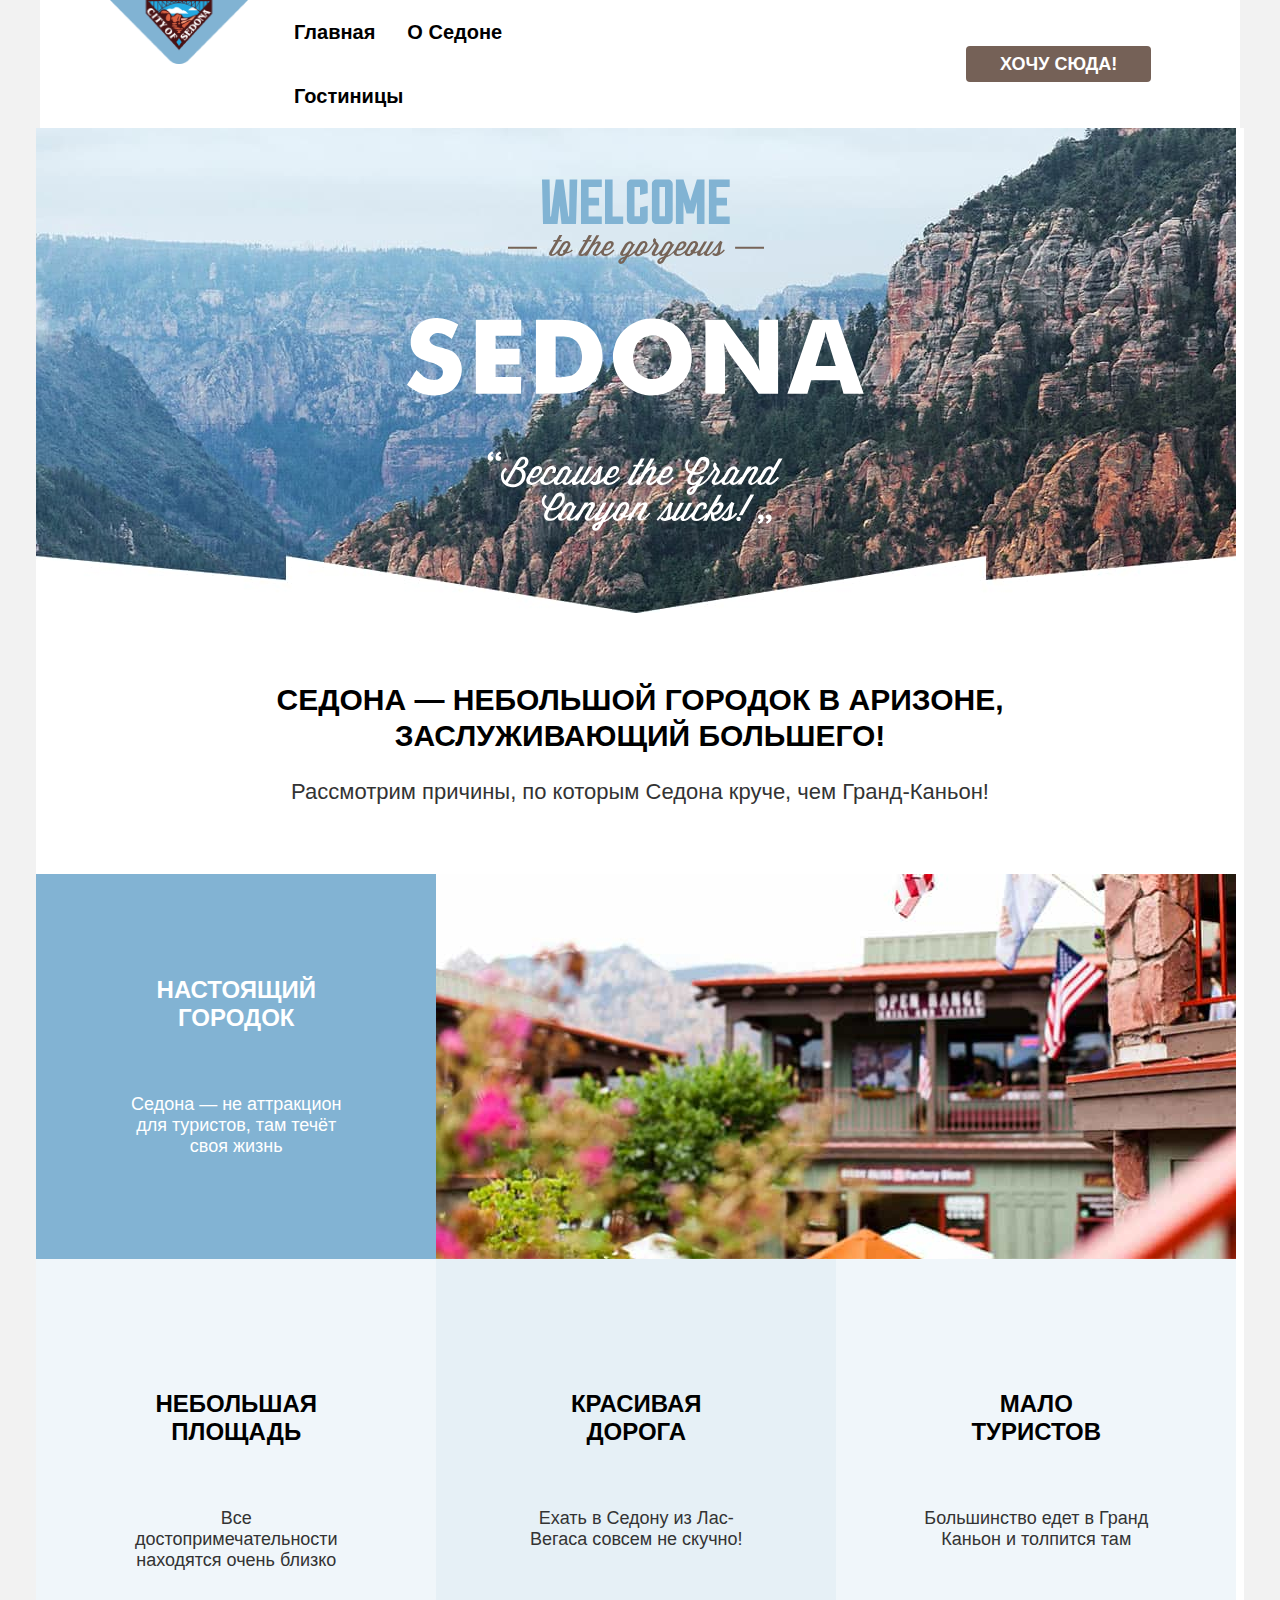
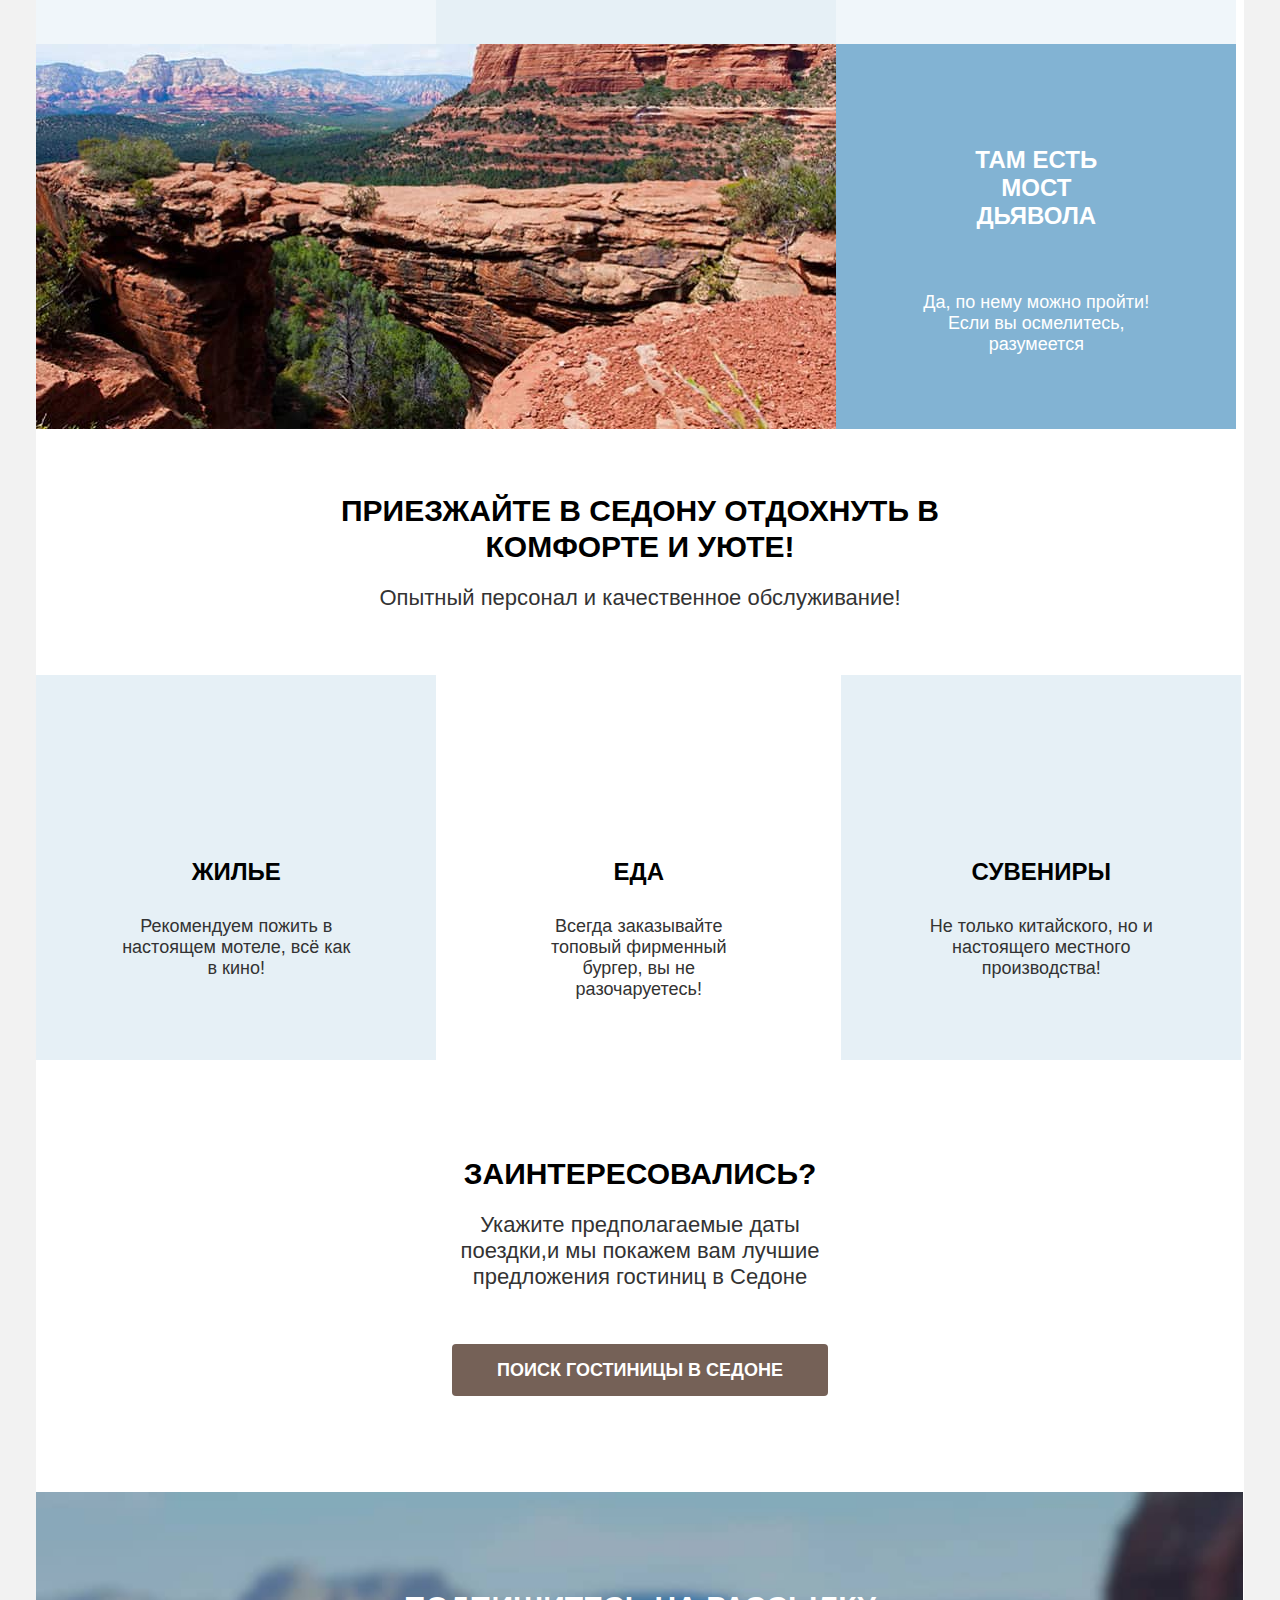
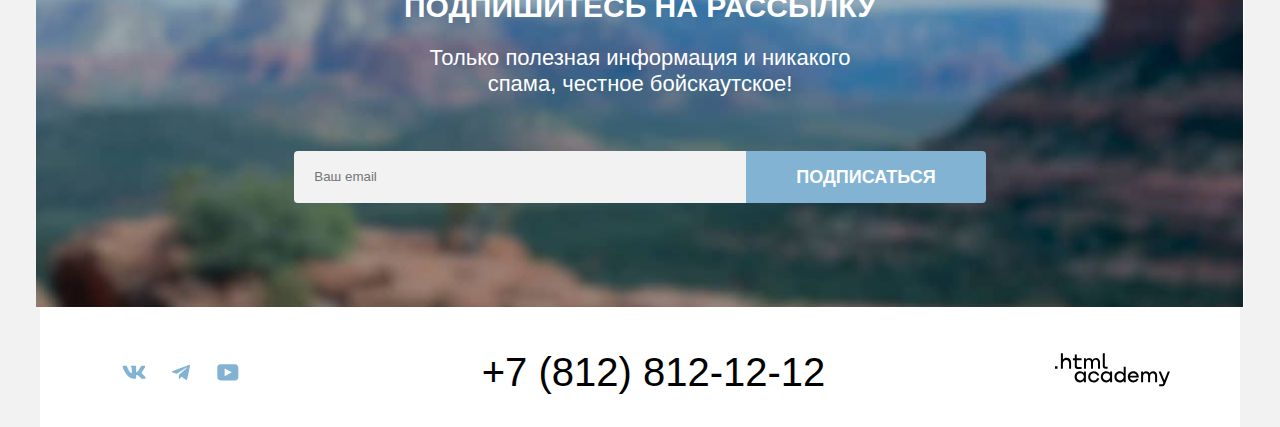
==== index.html @ 053bbf08 "add changes in catalog.html" ====
<!DOCTYPE html>
<html lang="ru">
  <head>
    <meta charset="utf-8" />
    <title>HTML Academy: Седона</title>
    <link rel="stylesheet" href="styles/style.css" />
  </head>
  <body>
    <header data-test="header" class="page-header">
      <div class="container">
        <a href="#" class="logo-header">
          <img
            src="images/logo-sedona.png"
            alt="Логотип"
            width="138"
            height="64"
          />
        </a>
        <nav class="navigation">
          <ul class="navigation-list">
            <li class="navigation-item">
              <a href="#" class="navigation-link">Главная</a>
            </li>
            <li class="navigation-item">
              <a href="#" class="navigation-link">О Седоне</a>
            </li>

            <li class="navigation-item">
              <a href="catalog.html" class="navigation-link">Гостиницы</a>
            </li>
          </ul>
          <ul class="navigation-list navigation-user">
            <li class="navigation-item">
              <a href="#" class="navigation-link"
                ><span class="visually-hidden">Поиск</span>
              </a>
            </li>
            <li class="navigation-item">
              <a href="#" class="navigation-link"
                ><span class="visually-hidden">Понравилось</span></a
              >
            </li>
            <li class="navigation-item">
              <a href="#" class="navigation-link button">Хочу сюда!</a>
            </li>
          </ul>
        </nav>
      </div>
    </header>

    <main data-test="main" class="main-container main-index">
      <section data-test="hero" class="welcome">
        <h1 class="visually-hidden">Путешествия в Седону</h1>

        <img
          src="images/welcome-title.svg"
          alt="Добро пожаловать"
          class="welcome-title"
          width="458"
          height="352"
        />
      </section>
      <section data-test="advantages" class="advantages">
        <header class="advantages-header header">
          <h2 class="advantages-title title">
            Седона — небольшой городок в Аризоне, заслуживающий большего!
          </h2>
          <p class="advantages-description description">
            Рассмотрим причины, по которым Седона круче, чем Гранд-Каньон!
          </p>
        </header>

        <ul class="advantages-list">
          <li class="advantages-item">
            <div class="advantages-item__content">
              <h3 class="advantages-item__title">Настоящий городок</h3>
              <p class="advantages-item__description">
                Седона — не аттракцион для туристов, там течёт своя жизнь
              </p>
            </div>
            <img
              src="images/photo-1.jpg"
              alt="Фото города Седона"
              width="800"
              height="385"
              class="sedona-pic-1"
            />
          </li>

          <li class="advantages-item__card">
            <div class="card-size">
              <h3 class="advantages-item__title dim-title">
                Небольшая площадь
              </h3>
              <p class="advantages-item__description dim-description">
                Все достопримечательности находятся очень близко
              </p>
            </div>
          </li>
          <li class="advantages-item__card second">
            <div class="card-size">
              <h3 class="advantages-item__title dim-title">Красивая дорога</h3>
              <p class="advantages-item__description dim-description">
                Ехать в Седону из Лас-Вегаса совсем не скучно!
              </p>
            </div>
          </li>
          <li class="advantages-item__card">
            <div class="card-size">
              <h3 class="advantages-item__title dim-title">Мало туристов</h3>
              <p class="advantages-item__description dim-description">
                Большинство едет в Гранд Каньон и толпится там
              </p>
            </div>
          </li>

          <li class="advantages-item">
            <img
              src="images/photo-2.jpg"
              alt="Фото каньона "
              width="800"
              height="385"
            />
            <div class="advantages-item__content">
              <h3 class="advantages-item__title">Там есть мост дьявола</h3>
              <p class="advantages-item__description">
                Да, по нему можно пройти! Если вы осмелитесь, разумеется
              </p>
            </div>
          </li>
        </ul>
      </section>
      <section class="feature">
        <header class="feature-header header">
          <h3 class="feature-title title">
            Приезжайте в Седону отдохнуть в комфорте и уюте!
          </h3>
          <p class="feature-description description">
            Опытный персонал и качественное обслуживание!
          </p>
        </header>

        <ul class="feature-list">
          <li class="feature-item">
            <div class="feature-item__content first card-size">
              <h3 class="feature-item__title">Жилье</h3>
              <p class="feature-item__description">
                Рекомендуем пожить в настоящем мотеле, всё как в кино!
              </p>
            </div>
          </li>
          <li class="feature-item">
            <div class="feature-item__content card-size">
              <h3 class="feature-item__title">Еда</h3>
              <p class="feature-item__description">
                Всегда заказывайте топовый фирменный бургер, вы не
                разочаруетесь!
              </p>
            </div>
          </li>
          <li class="feature-item">
            <div class="feature-item__content third card-size">
              <h3 class="feature-item__title">Сувениры</h3>
              <p class="feature-item__description">
                Не только китайского, но и настоящего местного производства!
              </p>
            </div>
          </li>
        </ul>
      </section>
      <section data-test="search" class="hotels header">
        <div class="hotels-container">
          <h3 class="hotels-title title">Заинтересовались?</h3>
          <p class="hotels-description description">
            Укажите предполагаемые даты поездки,и мы покажем вам лучшие
            предложения гостиниц в Седоне
          </p>
          <button class="button hotels-button">ПОИСК ГОСТИНИЦЫ В CЕДОНЕ</button>
        </div>
      </section>
      <section data-test="subscribe" class="subscribe header">
        <div class="subscribe-container">
          <h3 class="hotels-title title">Подпишитесь на рассылку</h3>
          <p class="hotels-description description">
            Только полезная информация и никакого спама, честное бойскаутское!
          </p>

          <form
            class="subscribe-form"
            action="https://echo.htmlacademy.ru/"
            method="post"
          >
            <!-- <label for="subscribe-email visually-hidden">Email</label> -->
            <input
              class="field"
              placeholder="Ваш email"
              type="email"
              name="newsletter-email"
              id="subscribe-email"
              required
            />

            <button class="button subscribe-button" type="submit">
              Подписаться
            </button>
          </form>
        </div>
      </section>
    </main>

    <footer class="page-footer">
      <div class="container footer-container">
        <section class="footer-social">
          <h2 class="visually-hidden">Социальные сети</h2>
          <ul class="social-link">
            <a href="https://vk.com/htmlacademy" class="vk">
              <img
                src="images/vkontakte.svg"
                alt="Вконтакте"
                width="24"
                height="14"
              />
            </a>

            <a href="https://t.me/htmlacademy " class="tg">
              <img src="images/tg.svg" alt="Телеграм" width="18" height="16" />
            </a>
            <a href="https://www.youtube.com/user/htmlacademyru" class="yt">
              <img src="images/youtube.svg" alt="Ютуб" width="22" height="17" />
            </a>
          </ul>
        </section>

        <section class="footer-contacts">
          <h2 class="visually-hidden">Контакты</h2>
          <address class="footer-contacts-address">
            <a class="contacts-phone" href="tel:+78128121212"
              >+7 (812) 812-12-12</a
            >
          </address>
        </section>

        <section class="footer-copyright">
          <h2 class="visually-hidden">Копирайт</h2>
          <a href="https://htmlacademy.ru/" class="copyright-link">
            <img src="images/logo-academy.svg" alt="Логотп HTML Academy" />
          </a>
        </section>
      </div>
    </footer>
  </body>
</html>
---- styles/style.css ----
@font-face {
  font-family: "PT Sans";
  font-style: normal;
  font-weight: 400;
  src: url("../fonts/ptsans-400.woff2") format("woff2");
  font-display: swap;
}
@font-face {
  font-family: "PT Sans";
  font-style: bold;
  font-weight: 700;
  src: url("../fonts/ptsans-700.woff2") format("woff2");
  font-display: swap;
}
html {
  height: 100%;
}
body {
  margin: 0 auto;
  padding-left: 40px;
  padding-right: 40px;

  display: flex;
  flex-direction: column;
  align-items: center;

  min-height: 100%;
  width: 1200px;

  font-family: "PT Sans", sans-serif;
  font-size: 18px;
  line-height: 21px;

  color: #000;
  background-color: #f2f2f2;
}
h1 {
  margin: 0;
}
li,
ul {
  list-style: none;
  margin: 0;
  padding: 0;
}
p {
  margin: 0;
  padding: 0;
}
input,
legend {
  padding: 0;
}
fieldset {
  border: 0 none;
  padding: 0;
  list-style: none;
}

.visually-hidden {
  display: none;
}
input[type="radio"],
input[type="checkbox"] {
  /* transform: scale(1.5); */
  height: 20px;
  width: 20px;
  margin: 0 16px 0 0;
}
.main-container {
  flex-grow: 1;
}
.page-header {
  color: black;
  background-color: #fff;
}

.social-link {
  display: flex;
  align-items: center;

  flex-wrap: wrap;
  text-decoration: none;
  width: 142px;
}
.vk,
.tg,
.yt {
  display: flex;
  justify-content: center;
  align-items: center;
  height: 40px;
  width: 47px;
}
.footer-contacts {
  width: 720px;
  margin: 0 41px;
  text-align: center;
}
.logo-header {
  width: 138px;
  margin-right: 30px;
}
/* .logo-header img {
} */
.navigation {
  display: flex;
}
.navigation-list {
  display: flex;
  flex-wrap: wrap;
  margin-right: 285px;
  align-items: center;
  width: 339px;
}
.navigation-item {
  vertical-align: middle;
}

.navigation-user {
  margin-right: 0;
  max-width: 300px;
  margin-left: auto;
}
.navigation-link {
  display: block;
  color: #000;
  background-color: #fff;
  text-align: center;
  font-family: inherit;
  font-weight: 700;
  font-size: 20px;
  line-height: 24px;
  text-decoration: none;

  padding: 20px 16px;
}
.navigation-link .visually-hidden {
  display: none;
}

.button {
  display: inline;
  align-items: center;
  padding: 8px 34px;

  color: #fff;
  background-color: #756157;

  text-transform: uppercase;
  font-family: "PT Sans", sans-serif;
  font-weight: 700;
  font-size: 18px;
  line-height: 20px;
  text-align: center;

  border: 0;
  border-radius: 4px;
  height: 36px;
}
.main-index {
  color: #000;
  background-color: #fff;
}
.welcome {
  display: flex;
  flex-direction: column;

  background-color: #fff;
  background: url(../images/welcome-background.jpg) no-repeat;
  height: 485px;
  width: 1200px;
}

.welcome-title {
  display: block;
  margin: 0 auto;
  padding: 51px 0 82px;
}

.advantages-header {
  margin: 0 204px;
}
.advantages-title {
  padding: 69px 16px 25px;
}
.advantages-description {
  padding-bottom: 69px;
}
.header {
  text-align: center;
}
.title {
  margin: 0;
  color: #000;
  font-size: 30px;
  line-height: 36px;
  text-transform: uppercase;
}
.description {
  color: #333;
  font-size: 22px;
  line-height: 26px;
}
.advantages-item {
  display: flex;
}
.advantages-list__card {
  display: grid;
  grid-template-columns: 1fr 1fr 1fr;
}
.advantages-list {
  display: flex;

  flex-wrap: wrap;
}
.advantages-item__content {
  height: 385px;
  width: 400px;
  background-color: #82b3d3;
}
.card-size {
  height: 385px;
  width: 400px;
}
.sedona-pic-1 {
  max-width: 800px;
  margin-left: auto;
}
.advantages-item__content .advantages-item__title,
.advantages-item__content .advantages-item__description {
  color: white;
  text-align: center;
}
.advantages-item__card {
  background-color: rgba(131, 179, 211, 0.12);
  text-align: center;
}

.advantages-item__title {
  color: #000;
  font-size: 24px;
  line-height: 28px;
  text-transform: uppercase;

  margin: 0;
  padding: 102px 113px 62px;
}
.advantages-item__description {
  color: #333;
  font-size: 18px;
  line-height: 21px;
  padding: 0 85px 102px;
}
.dim-title {
  padding: 131px 113px 62px;
}
.dim-description {
  padding: 0 85px 113px;
}
.feature-header {
  margin: 64px 278px;
}
.feature-title {
  padding-bottom: 20px;
}

.feature-list {
  display: grid;
  grid-template-columns: 1fr 1fr 1fr;
}

.feature-item__content {
  background-color: #fff;
  text-align: center;
}

.feature-item__title {
  padding: 183px 85px 30px;
  margin: 0;
  color: #000;
  font-size: 24px;
  line-height: 28px;
  text-transform: uppercase;
}
.feature-item__description {
  padding: 0 85px;
  color: #333;
  text-align: center;
  font-size: 18px;
  line-height: 21px;
}

.hotels-container {
  margin: 96px 304px;
}
.hotels-description {
  padding: 20px 104px 54px;
}

.hotels-button {
  height: 52px;
  width: 376px;
}
.field {
  padding: 0;
  border: 0 none;
  width: 452px;
  height: 52px;

  text-indent: 20px;
  background: #f2f2f2;
  border-radius: 4px 0 0 4px;
}
.second,
.first,
.third {
  background-color: rgba(131, 179, 211, 0.2);
}

.subscribe {
  display: flex;
  flex-direction: column;
  align-items: center;
  justify-content: center;

  color: #000;
  background: url(../images/subscribe-background.jpg) no-repeat;
  background-size: 100% auto;
  height: 415px;
}
.subscribe-hotels {
  display: flex;
  flex-direction: column;
  align-items: center;
  justify-content: center;
  text-align: center;
  color: #000;

  height: 415px;
}
.subscribe-container {
  margin: 96px 258px 104px;
}
.subscribe-form {
  display: flex;
  border-radius: 4px 0 0 4px;
}
.subscribe-email {
  display: none;
}
.subscribe h3,
.subscribe p {
  color: #fff;
}
.subscribe-button {
  display: inline-block;
  box-sizing: border-box;
  color: white;
  padding: 8px 50px;
  background-color: #82b3d3;
  border: none;
  height: 52px;

  border-radius: 0 4px 4px 0;
}

.page-footer {
  background-color: #fff;
  /* display: flex;
  justify-content: space-around; */
}
.copyright-link img {
  padding: 8.5px 0;
}
.container {
  display: flex;
  width: 1060px;
  margin: 0 70px;
}
.footer-container {
  margin: 40px 70px 30px;
  justify-content: space-between;

  align-items: center;
  height: 50px;
}
/* .vk {
  padding: 13px 12px;
}
.tg {
  padding: 12px 14px;
}
.yt {
  padding: 12px 12px;
} */
address {
  font-style: normal;
}
.contacts-phone {
  font-family: "PT Sans", sans-serif;
  font-size: 40px;
  line-height: 40px;
  color: #000;
  text-decoration: none;
  text-transform: uppercase;
}
/*style*/
.main-inner {
  color: #000;
  background: #fff;
}

.wrapper {
  padding: 0 70px;
}
.catalog-hotels__filter {
  display: flex;

  flex-direction: column;
  background-color: #fff;
  background: url(../images/catalog/filter-background.jpg) no-repeat;
  height: 412px;
  width: 1200px;
}
.catalog-filter_container {
  display: flex;
  background: transparent;
}
.catalog-filter-title {
  padding-bottom: 32px;
}
.catalog-filter-group {
  margin: 0;
}
.catalog-filter-group:nth-child(1) {
  margin-right: 70px;
  padding: 0;
}
.catalog-filter-group:nth-child(2) {
  margin-right: 130px;
}
.select-menu {
  display: flex;
  align-items: center;
}
.inner-header {
  font-family: "PT Sans", sans-serif;
}
.inner-header__title {
  padding: 35px 0 8px;
}
.card-list {
  display: flex;
  flex-wrap: wrap;
}
.card-item {
  display: flex;
  width: 338px;
  flex-direction: column;
  border: 1px solid #e6e6e6;
  border-radius: 4px;
}

.card-item button {
  display: inline;
}
.card-container {
  padding: 19px;
}
.card-item img {
  padding-bottom: 16px;
}
.card-item:nth-child(2) {
  margin: 0 20px;
}
.card-item:nth-child(4) {
  margin-top: 20px;
}
.type-container {
  display: flex;
  justify-content: space-between;
  margin: 16px 0;
}
.button-card__container {
  display: flex;
}
.rating-container {
  display: flex;
  justify-content: space-between;

  padding-top: 16px;
}
.hotels-star img {
  padding-top: 10px;
}
.button-card__container button,
.rating-container button {
  width: 140px;
}
.button-more {
  padding: 8px 26px;
  margin-right: 20px;
}
.inner-header__title {
  color: #fff;
  font-size: 60px;
  line-height: 78px;
  font-weight: 700;
}
.breadcrumbs {
  color: #fff;
  font-size: 16px;
  line-height: 21x;
  padding-bottom: 40px;
}

/* Link */
.breadcrumbs-link {
  color: inherit;
}

.catalog-filter {
  color: #fff;
}
.catalog-filter-title {
  font-size: 20px;
  line-height: 24px;
  font-weight: bold;
}
.catalog-filter-item {
  margin-bottom: 16px;
}
.catalog-filter-item:last-child {
  margin: 0;
}
.control-container {
  display: flex;
  padding-bottom: 36px;
}
.control {
  font-size: 18px;
  line-height: 23px;
}

.control-input {
  color: #000;
  font-size: 18px;
  line-height: 24px;
  font-weight: bold;
  background: #f2f2f2;
}
.control-price {
  width: 143px;
  height: 48px;

  border: none;
}
.control-price-left {
  border-radius: 4px 0 0 4px;
  margin-right: 2px;
}
.control-price-right {
  border-radius: 0 4px 4px 0;
}

.btn-container {
  display: flex;
  flex-direction: column;
  margin-left: 70px;
  padding-top: 56px;
}
.button-apply,
.button-to-favorites {
  background: #82b3d3;
}
.button-to-favorites {
  padding: 8px 20px;
}
.button-apply {
  margin-bottom: 32px;
  padding: 8px 50px;
}
.button-reset {
  background: transparent;
  height: 36px;
}
.catalog-hotels {
  background-color: #fff;
}
.select-header {
  color: #000;
  font-size: 30px;
  line-height: 36px;
  font-weight: bold;
  margin-right: 200px;
  text-transform: uppercase;
}
.button-select {
  background-color: #fff;
  padding: 0;
  width: 44px;
  height: 44px;
  margin-right: 8px;
  border: 2px solid #000000;
}
.button-select:last-child {
  margin: 0;
}
.select-menu {
  height: 49px;
  margin: 50px 70px 40px;
}

.select-control {
  font-size: 18px;
  line-height: 21px;
  height: inherit;
  height: 49px;
  text-indent: 20px;
  margin-right: 70px;
  width: 292px;

  border: 2px solid #e5e5e5;
  border-radius: 4px;
}

.select-control option {
  background: transparent;
}
.card-item-title {
  font-size: 24px;
  line-height: 28px;
  font-weight: bold;
}
.card-item-type,
.card-item-price {
  color: #333;
  font-size: 18px;
  line-height: 21px;
}

.button-in-favorites {
  background: #7db54f;
}
.button-rating {
  color: #333;
  background: #f2f2f2;
  display: inline;
  font-size: 16px;
  line-height: 20px;
  text-transform: uppercase;
  font-weight: normal;
  padding: 8px 22px;
}
.pagination {
  display: flex;
  background-color: #ffffff;
  margin-top: 80px;
}
.pagination-item {
  margin-right: 8px;
}
.pagination-link {
  color: #ffffff;
  background-color: #82b3d3;
  text-decoration: none;
  font-size: 20px;
  line-height: 36px;
  font-weight: 700;

  border-radius: 4px;
  padding: 12px 24px;
}

.pagination-current {
  color: #000;
  background-color: #f2f2f2;
}

.pagination-next {
  color: #000;
  padding: 17px 21px;

  background-color: transparent;
}
.pagination-end {
  padding: 12px 18px;
  margin-right: 0;
}
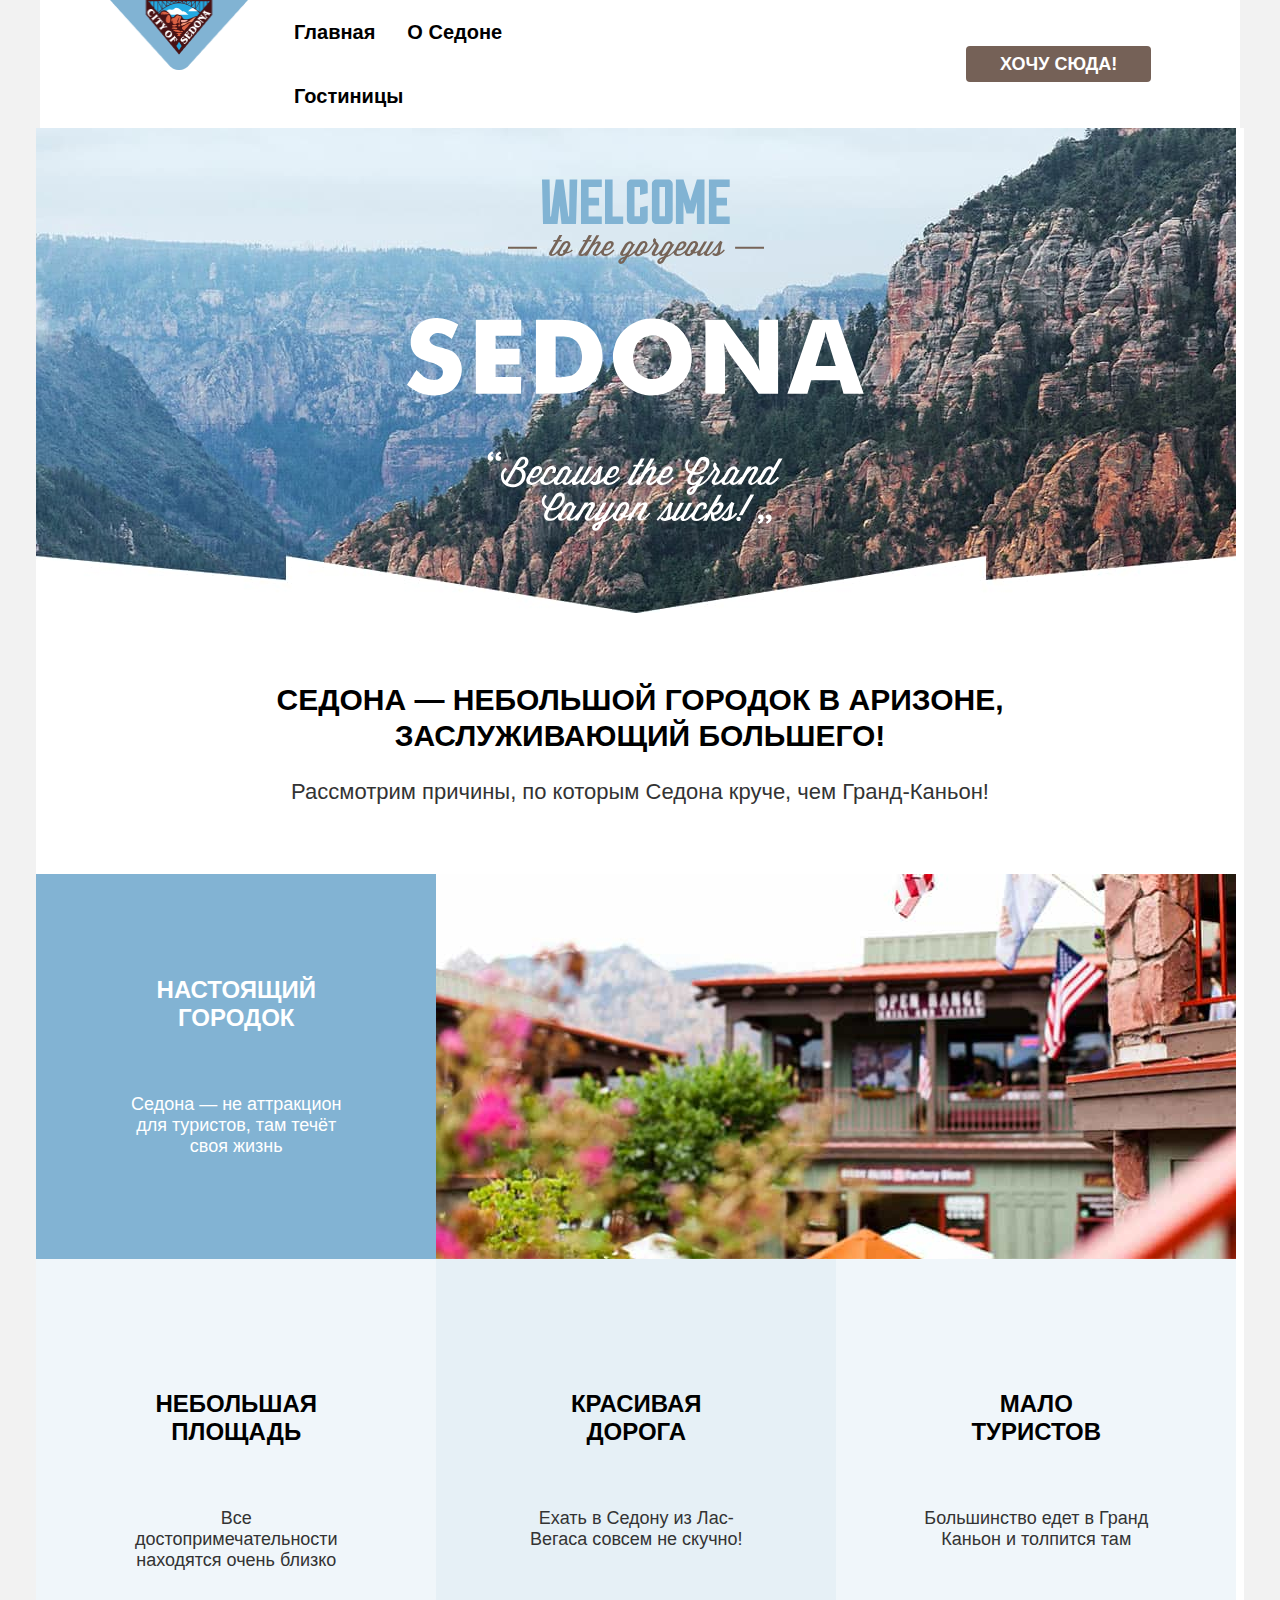
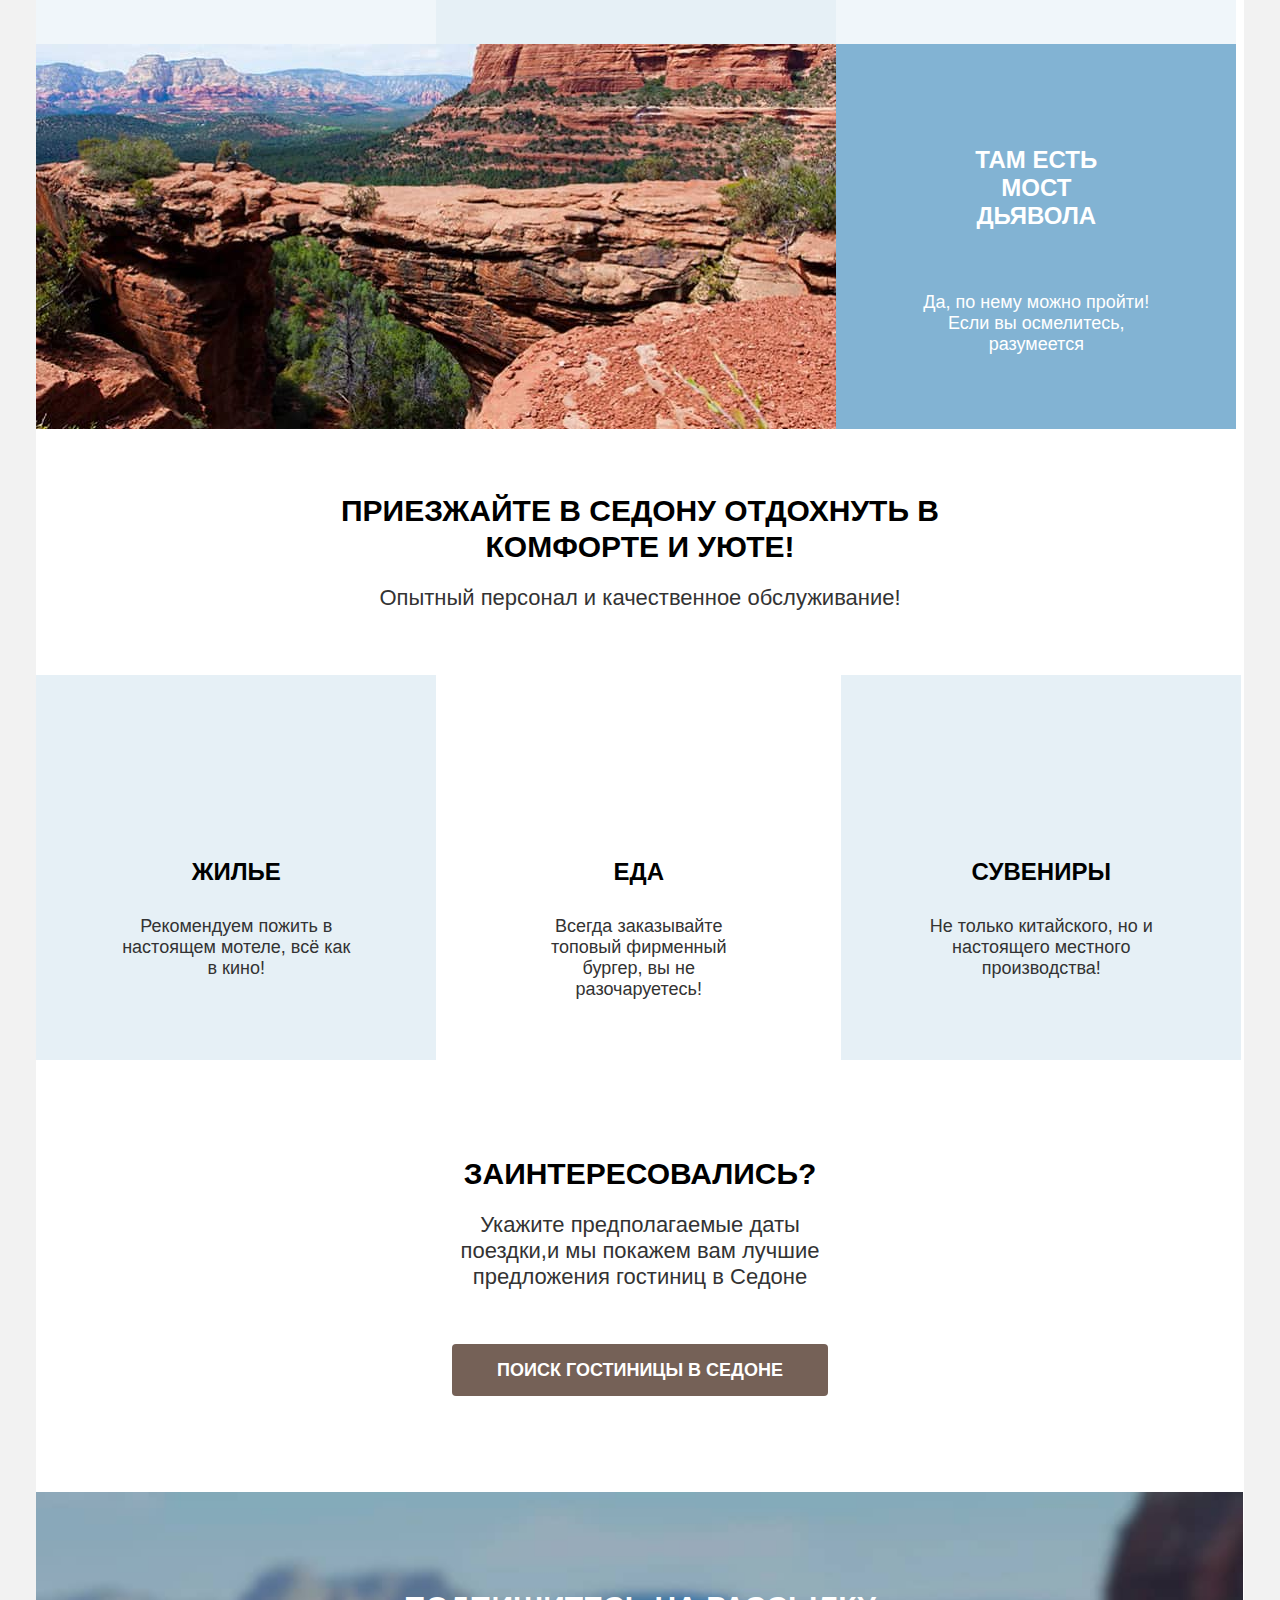
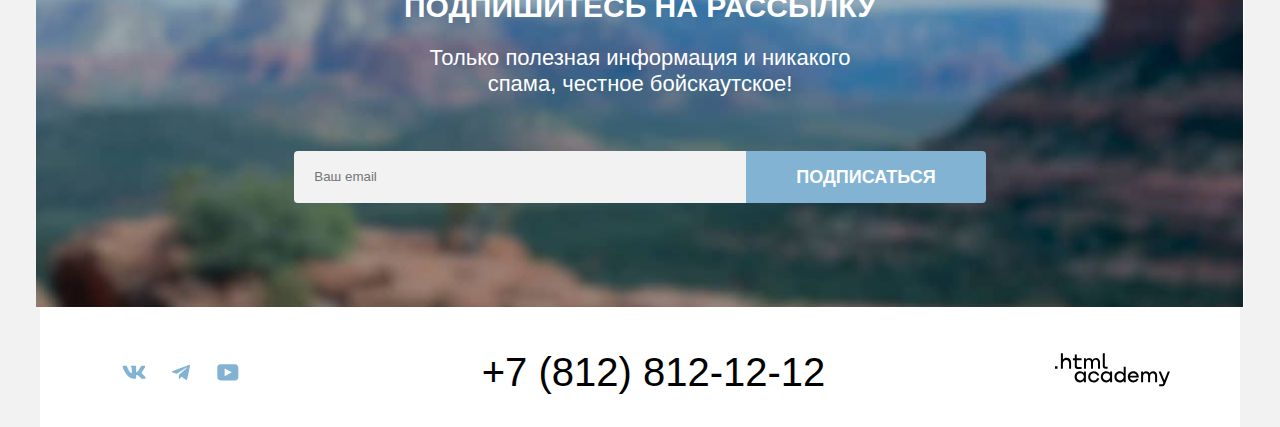
==== commit 3415740d: "logo and pagination changed" ====
--- a/index.html
+++ b/index.html
@@ -13,7 +13,7 @@
             src="images/logo-sedona.png"
             alt="Логотип"
             width="138"
-            height="64"
+            height="70"
           />
         </a>
         <nav class="navigation">
@@ -213,21 +213,36 @@
         <section class="footer-social">
           <h2 class="visually-hidden">Социальные сети</h2>
           <ul class="social-link">
-            <a href="https://vk.com/htmlacademy" class="vk">
-              <img
-                src="images/vkontakte.svg"
-                alt="Вконтакте"
-                width="24"
-                height="14"
-              />
-            </a>
-
-            <a href="https://t.me/htmlacademy " class="tg">
-              <img src="images/tg.svg" alt="Телеграм" width="18" height="16" />
-            </a>
-            <a href="https://www.youtube.com/user/htmlacademyru" class="yt">
-              <img src="images/youtube.svg" alt="Ютуб" width="22" height="17" />
-            </a>
+            <li class="social-link__item">
+              <a href="https://vk.com/htmlacademy" class="vk">
+                <img
+                  src="images/vkontakte.svg"
+                  alt="Вконтакте"
+                  width="24"
+                  height="14"
+                />
+              </a>
+            </li>
+            <li class="social-link__item">
+              <a href="https://t.me/htmlacademy " class="tg">
+                <img
+                  src="images/tg.svg"
+                  alt="Телеграм"
+                  width="18"
+                  height="16"
+                />
+              </a>
+            </li>
+            <li class="social-link__item">
+              <a href="https://www.youtube.com/user/htmlacademyru" class="yt">
+                <img
+                  src="images/youtube.svg"
+                  alt="Ютуб"
+                  width="22"
+                  height="17"
+                />
+              </a>
+            </li>
           </ul>
         </section>
 
--- a/styles/style.css
+++ b/styles/style.css
@@ -34,7 +34,8 @@
   color: #000;
   background-color: #f2f2f2;
 }
-h1 {
+h1,
+h2 {
   margin: 0;
 }
 li,
@@ -70,6 +71,9 @@
 .main-container {
   flex-grow: 1;
 }
+header {
+  z-index: 1;
+}
 .page-header {
   color: black;
   background-color: #fff;
@@ -97,11 +101,16 @@
   margin: 0 41px;
   text-align: center;
 }
+a.logo-header {
+  height: 64px;
+}
 .logo-header {
-  width: 138px;
+  width: 140px;
+
   margin-right: 30px;
 }
 /* .logo-header img {
+  display: block;
 } */
 .navigation {
   display: flex;
@@ -660,31 +669,36 @@
 }
 .pagination-item {
   margin-right: 8px;
+  width: 60px;
+  height: 60px;
+
+  border-radius: 4px;
+
+  background-color: #82b3d3;
+  display: flex;
+
+  align-items: center;
+  justify-content: center;
 }
 .pagination-link {
   color: #ffffff;
-  background-color: #82b3d3;
   text-decoration: none;
   font-size: 20px;
   line-height: 36px;
   font-weight: 700;
-
-  border-radius: 4px;
-  padding: 12px 24px;
-}
-
-.pagination-current {
+}
+
+.pagination-item:first-child {
   color: #000;
   background-color: #f2f2f2;
 }
-
+.pagination-current,
 .pagination-next {
   color: #000;
-  padding: 17px 21px;
-
+}
+.pagination-item:nth-last-child(2) {
   background-color: transparent;
 }
-.pagination-end {
-  padding: 12px 18px;
+.pagination-item:last-child {
   margin-right: 0;
 }
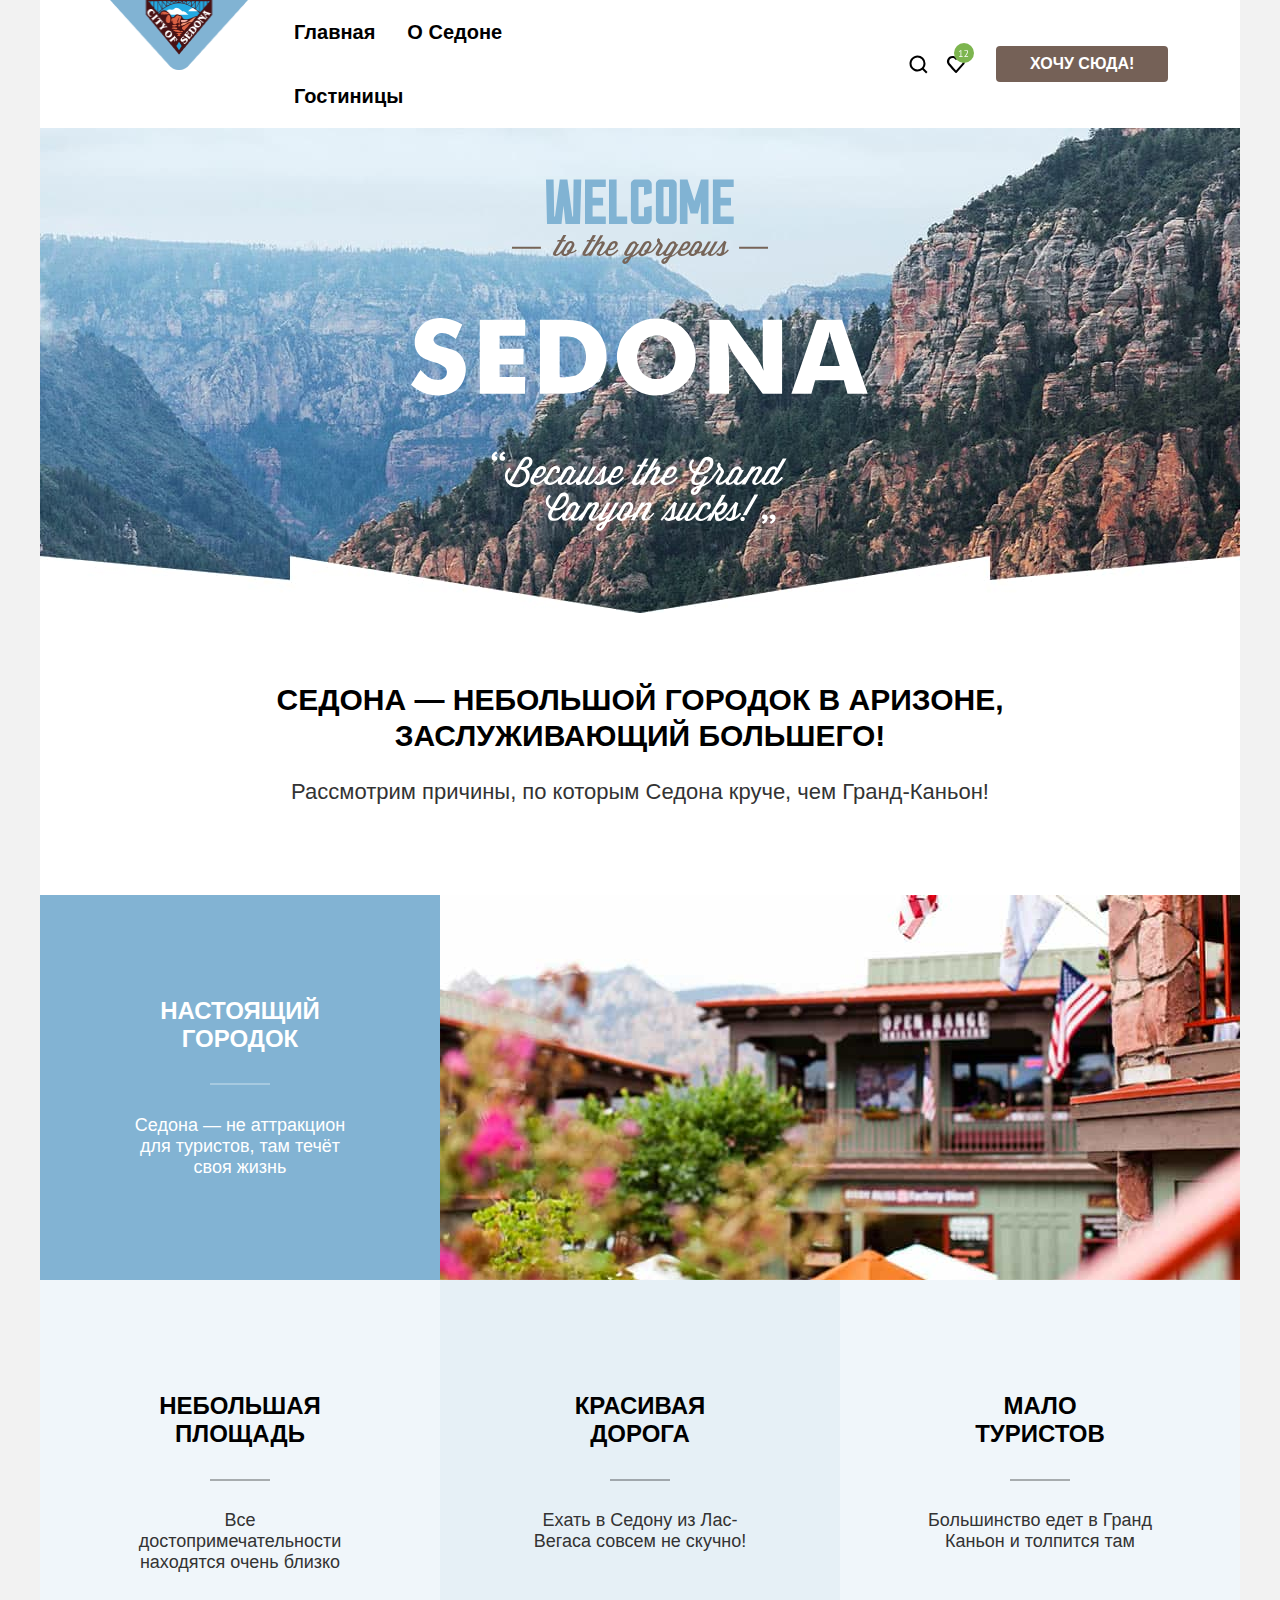
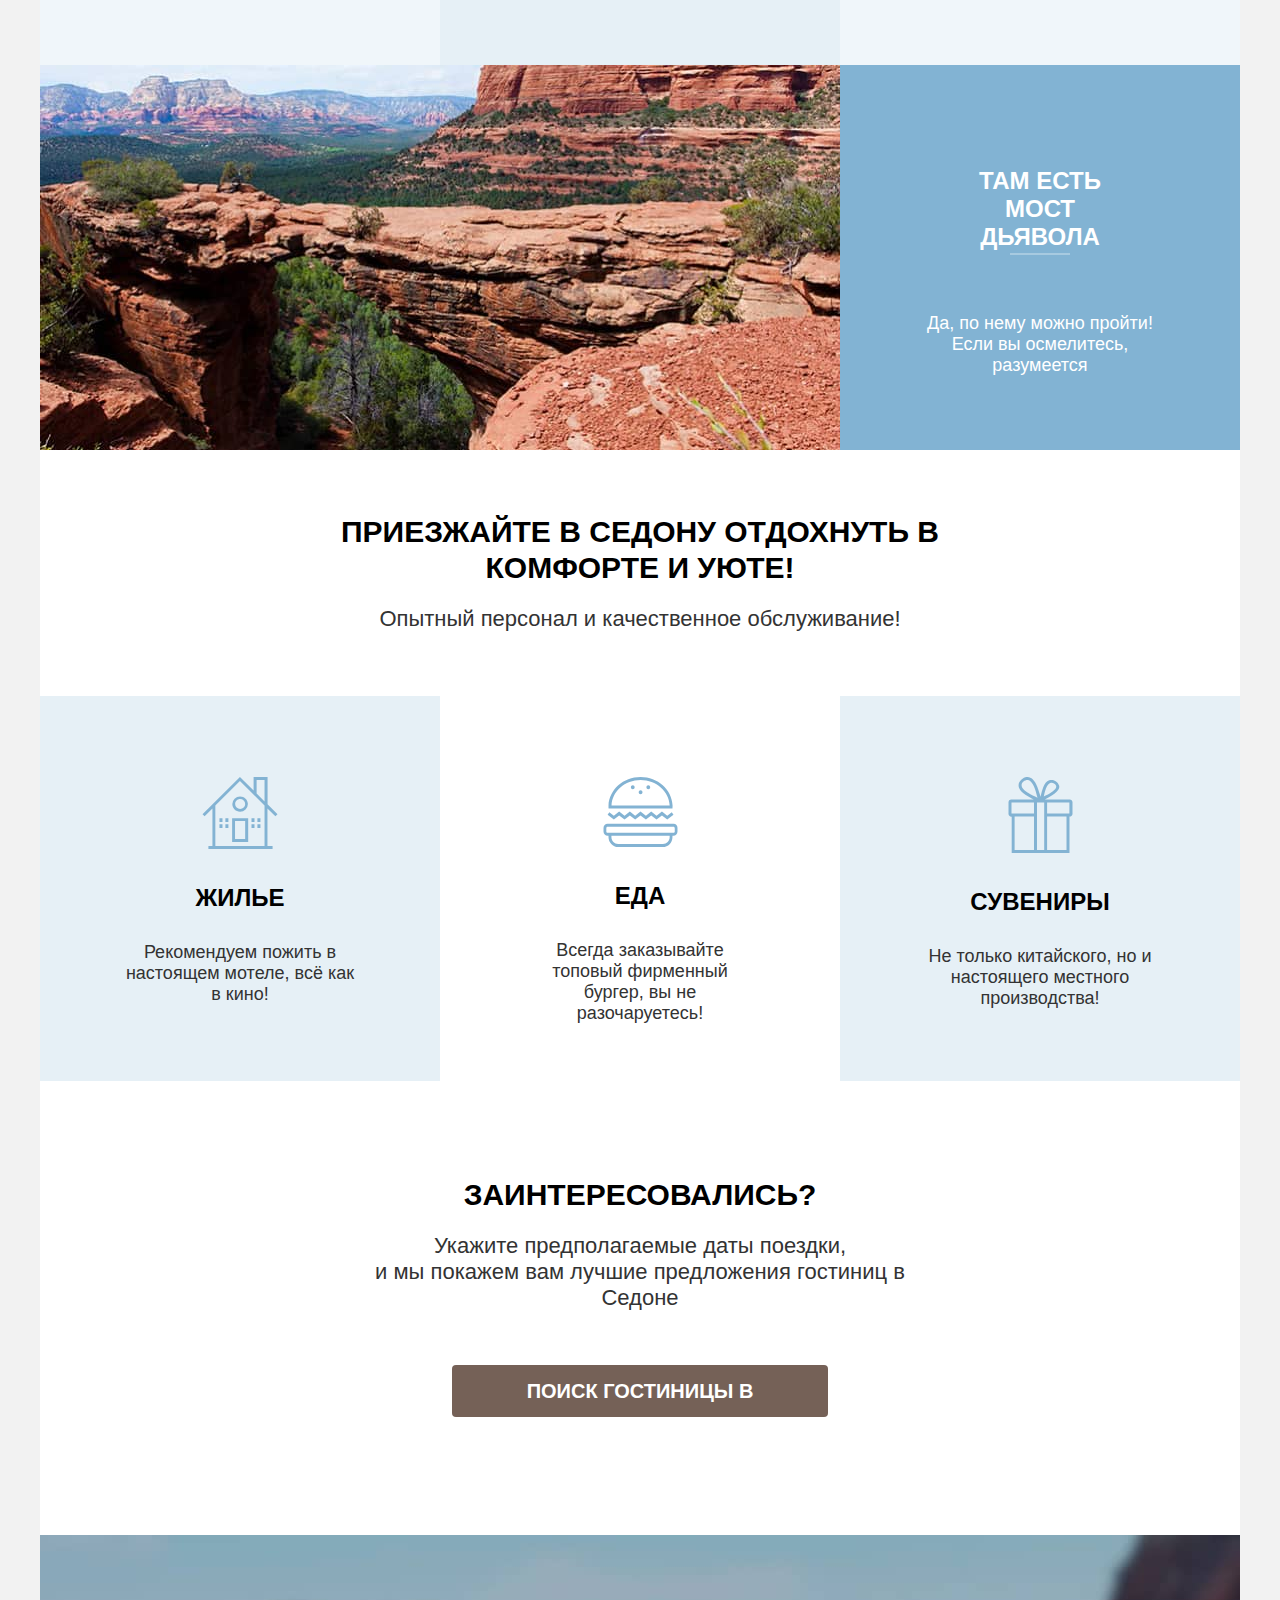
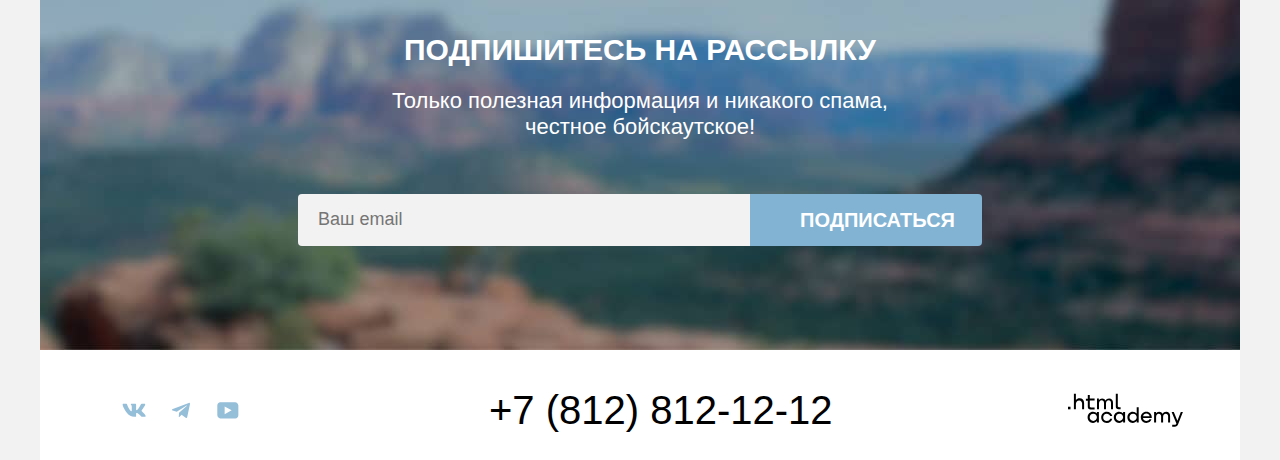
==== commit 28c89797: "worked with pixelperfect in index.html,pseudo elements and classes" ====
--- a/index.html
+++ b/index.html
@@ -31,14 +31,53 @@
           </ul>
           <ul class="navigation-list navigation-user">
             <li class="navigation-item">
+              <a href="#" class="navigation-link">
+                <svg
+                  class="navigation-icon"
+                  aria-hidden="true"
+                  focusable="false"
+                  xmlns="http://www.w3.org/2000/svg"
+                  width="20"
+                  height="20"
+                  fill="none"
+                >
+                  <path
+                    fill="#000"
+                    d="m19.5 18-3.7-3.67c1-1.3 1.7-2.98 1.7-4.87a8 8 0 0 0-8-7.96c-4.4 0-8 3.68-8 8.06a8 8 0 0 0 12.9 6.26l3.7 3.68 1.4-1.5Zm-10-2.48a6 6 0 0 1-6-5.96 6 6 0 0 1 12 0 6 6 0 0 1-6 5.96Z"
+                  />
+                </svg>
+              </a>
+            </li>
+
+            <li class="navigation-item">
               <a href="#" class="navigation-link"
-                ><span class="visually-hidden">Поиск</span>
-              </a>
-            </li>
-            <li class="navigation-item">
-              <a href="#" class="navigation-link"
-                ><span class="visually-hidden">Понравилось</span></a
-              >
+                ><svg
+                  class="navigation-icon"
+                  aria-hidden="true"
+                  focusable="false"
+                  xmlns="http://www.w3.org/2000/svg"
+                  width="44"
+                  height="64"
+                  fill="none"
+                >
+                  <path
+                    fill="#000"
+                    d="M21.9 41a.9.9 0 0 1-.8-.4c-5.4-6.1-6.7-7.5-7-7.9a5.4 5.4 0 0 1 4.4-8.7c1.3 0 2.5.5 3.5 1.3a5.46 5.46 0 0 1 9 4.1c0 1.3-.5 2.5-1.3 3.4l-7 7.9c-.2.2-.4.3-.8.3Zm-6-9.5c.3.4 3.5 4 6.1 6.9l6.2-7c.5-.5.7-1.2.7-2 0-1.8-1.5-3.3-3.3-3.3-1 0-2 .5-2.7 1.3-.3.3-.6.4-.9.4-.3 0-.6-.2-.8-.4-.7-.8-1.7-1.3-2.7-1.3-1.8 0-3.3 1.5-3.3 3.3-.1.9.3 1.6.7 2.1-.1 0-.1 0 0 0Z"
+                  />
+                  <rect
+                    width="20"
+                    height="20"
+                    x="20"
+                    y="11"
+                    fill="#7DB54F"
+                    rx="10"
+                  />
+                  <path
+                    fill="#fff"
+                    d="M25.13 24.26h1.4v-4.84l.1-.59-.4.47-1.1.79-.38-.51 2.2-1.7h.36v6.38h1.37V25h-3.55v-.74Zm8.83-4.67c0 .35-.07.72-.2 1.09a10.88 10.88 0 0 1-1.21 2.21c-.26.35-.52.69-.78 1.01l-.49.43v.04l.64-.11h2.18V25h-3.98v-.29a33.15 33.15 0 0 0 1.17-1.32 15.09 15.09 0 0 0 1.25-1.83c.18-.32.32-.64.43-.95.1-.31.16-.61.16-.89 0-.33-.1-.6-.28-.81-.19-.22-.47-.33-.85-.33-.25 0-.5.05-.74.16-.24.1-.45.22-.62.35l-.33-.57c.23-.2.51-.36.83-.47.32-.11.66-.17 1.03-.17.29 0 .54.04.76.13a1.5 1.5 0 0 1 .91.9c.08.2.12.43.12.68Z"
+                  />
+                </svg>
+              </a>
             </li>
             <li class="navigation-item">
               <a href="#" class="navigation-link button">Хочу сюда!</a>
@@ -122,7 +161,10 @@
               height="385"
             />
             <div class="advantages-item__content">
-              <h3 class="advantages-item__title">Там есть мост дьявола</h3>
+              <h3 class="advantages-item__title">
+                Там есть <br />
+                мост дьявола
+              </h3>
               <p class="advantages-item__description">
                 Да, по нему можно пройти! Если вы осмелитесь, разумеется
               </p>
@@ -143,6 +185,11 @@
         <ul class="feature-list">
           <li class="feature-item">
             <div class="feature-item__content first card-size">
+              <img
+                class="feature-item-picture"
+                src="./images/house.svg"
+                alt="Дом"
+              />
               <h3 class="feature-item__title">Жилье</h3>
               <p class="feature-item__description">
                 Рекомендуем пожить в настоящем мотеле, всё как в кино!
@@ -151,6 +198,11 @@
           </li>
           <li class="feature-item">
             <div class="feature-item__content card-size">
+              <img
+                class="feature-item-picture"
+                src="./images/burger.svg"
+                alt="Бургер"
+              />
               <h3 class="feature-item__title">Еда</h3>
               <p class="feature-item__description">
                 Всегда заказывайте топовый фирменный бургер, вы не
@@ -160,6 +212,11 @@
           </li>
           <li class="feature-item">
             <div class="feature-item__content third card-size">
+              <img
+                class="feature-item-picture"
+                src="./images/present.svg"
+                alt="Подарок"
+              />
               <h3 class="feature-item__title">Сувениры</h3>
               <p class="feature-item__description">
                 Не только китайского, но и настоящего местного производства!
@@ -172,7 +229,7 @@
         <div class="hotels-container">
           <h3 class="hotels-title title">Заинтересовались?</h3>
           <p class="hotels-description description">
-            Укажите предполагаемые даты поездки,и мы покажем вам лучшие
+            Укажите предполагаемые даты поездки,<br />и мы покажем вам лучшие
             предложения гостиниц в Седоне
           </p>
           <button class="button hotels-button">ПОИСК ГОСТИНИЦЫ В CЕДОНЕ</button>
@@ -182,7 +239,8 @@
         <div class="subscribe-container">
           <h3 class="hotels-title title">Подпишитесь на рассылку</h3>
           <p class="hotels-description description">
-            Только полезная информация и никакого спама, честное бойскаутское!
+            Только полезная информация и никакого спама, <br />
+            честное бойскаутское!
           </p>
 
           <form
@@ -223,6 +281,7 @@
                 />
               </a>
             </li>
+
             <li class="social-link__item">
               <a href="https://t.me/htmlacademy " class="tg">
                 <img
@@ -258,7 +317,50 @@
         <section class="footer-copyright">
           <h2 class="visually-hidden">Копирайт</h2>
           <a href="https://htmlacademy.ru/" class="copyright-link">
-            <img src="images/logo-academy.svg" alt="Логотп HTML Academy" />
+            <svg
+              aria-hidden="true"
+              focusable="false"
+              class="copyright-icon"
+              width="115"
+              height="34"
+              viewBox="0 0 115 34"
+              xmlns="http://www.w3.org/2000/svg"
+            >
+              <path d="M0 13.7232V16.3232H2.5V13.7232H0Z" />
+              <path
+                d="M11.6 5.32324C10 5.32324 8.8 6.02324 8 7.02324H7.9V0.823242H5.9V16.3232H7.9V11.0232C7.9 8.92324 9.2 7.42324 11.2 7.42324C13 7.42324 14.1 8.82324 14.1 10.6232V16.3232H16.1V10.2232C16.2 7.22324 14.3 5.32324 11.6 5.32324Z"
+              />
+              <path
+                d="M26.6 5.62324H21.8V1.92324H19.8V5.72324H17.9V7.72324H19.8V13.7232C19.8 15.4232 20.8 16.4232 22.5 16.4232H26.6V14.4232H22.9C22.2 14.4232 21.8 14.0232 21.8 13.3232V7.62324H26.6V5.62324Z"
+              />
+              <path
+                d="M41.1 5.42324C39.5 5.42324 38.2 6.22324 37.6 7.52324H37.5C36.9 6.32324 35.7 5.42324 34.1 5.42324C32.7 5.42324 31.6 6.22324 31 7.22324H30.9V5.62324H29V16.2232H31V10.8232C31 8.82324 32 7.32324 33.6 7.32324C35.1 7.32324 36 8.32324 36 9.92324V16.2232H38V10.6232C38 8.22324 39.4 7.32324 40.6 7.32324C42.1 7.32324 43 8.32324 43 9.92324V16.2232H45V9.72324C45.1 7.22324 43.6 5.42324 41.1 5.42324Z"
+              />
+              <path
+                d="M47.8 13.5232C47.8 15.2232 48.8 16.2232 50.6 16.2232H52.6V14.2232H50.9C50.2 14.2232 49.8 13.8232 49.8 13.1232V0.823242H47.8V13.5232Z"
+              />
+              <path
+                d="M28.9 20.5232C28 19.4232 26.7 18.7232 25 18.7232C21.9 18.7232 19.6 21.0232 19.6 24.3232C19.6 27.6232 21.9 29.9232 25 29.9232C26.8 29.9232 28 29.1232 28.8 28.0232H28.9V29.6232H30.9V19.0232H28.9V20.5232ZM25.3 27.9232C23.1 27.9232 21.7 26.3232 21.7 24.3232C21.7 22.3232 23.1 20.7232 25.3 20.7232C27.5 20.7232 28.9 22.3232 28.9 24.3232C28.9 26.2232 27.5 27.9232 25.3 27.9232Z"
+              />
+              <path
+                d="M44.2 22.8232C43.7 20.4232 41.6 18.7232 38.8 18.7232C35.4 18.7232 33.2 21.2232 33.2 24.3232C33.2 27.4232 35.4 29.9232 38.8 29.9232C41.6 29.9232 43.7 28.1232 44.2 25.7232H42.1C41.7 27.0232 40.4 28.0232 38.8 28.0232C36.6 28.0232 35.2 26.4232 35.2 24.4232C35.2 22.4232 36.6 20.8232 38.8 20.8232C40.4 20.8232 41.6 21.8232 42.1 23.0232H44.2V22.8232Z"
+              />
+              <path
+                d="M55.1 20.5232C54.2 19.4232 52.9 18.7232 51.2 18.7232C48.1 18.7232 45.8 21.0232 45.8 24.3232C45.8 27.6232 48.1 29.9232 51.2 29.9232C53 29.9232 54.2 29.1232 55 28.0232H55.1V29.6232H57.1V19.0232H55.1V20.5232ZM51.5 27.9232C49.3 27.9232 47.9 26.3232 47.9 24.3232C47.9 22.3232 49.3 20.7232 51.5 20.7232C53.7 20.7232 55.1 22.3232 55.1 24.3232C55.1 26.2232 53.6 27.9232 51.5 27.9232Z"
+              />
+              <path
+                d="M68.7 20.6232C67.8 19.5232 66.5 18.7232 64.8 18.7232C61.7 18.7232 59.4 21.0232 59.4 24.3232C59.4 27.6232 61.6 29.9232 64.8 29.9232C66.5 29.9232 67.8 29.1232 68.6 28.1232H68.7V29.6232H70.7V14.2232H68.7V20.6232ZM65.1 27.9232C62.9 27.9232 61.5 26.3232 61.5 24.3232C61.5 22.3232 62.9 20.7232 65.1 20.7232C67.3 20.7232 68.7 22.3232 68.7 24.3232C68.6 26.3232 67.2 27.9232 65.1 27.9232Z"
+              />
+              <path
+                d="M78.3 18.7232C75 18.7232 72.8 21.2232 72.8 24.3232C72.8 27.3232 74.9 29.9232 78.3 29.9232C80.8 29.9232 82.8 28.6232 83.5 26.3232H81.4C80.9 27.3232 79.8 27.9232 78.4 27.9232C76.5 27.9232 75.1 26.6232 75 25.0232H83.8C84 21.4232 81.8 18.7232 78.3 18.7232ZM78.3 20.6232C80 20.6232 81.3 21.6232 81.6 23.2232H75.1C75.4 21.7232 76.6 20.6232 78.3 20.6232Z"
+              />
+              <path
+                d="M98.2 18.7232C96.6 18.7232 95.3 19.5232 94.6 20.7232H94.5C93.9 19.5232 92.7 18.7232 91.1 18.7232C89.7 18.7232 88.6 19.4232 88 20.5232V19.0232H86.1V29.6232H88.1V24.2232C88.1 22.2232 89.1 20.8232 90.7 20.7232C92.2 20.7232 93.1 21.7232 93.1 23.3232V29.6232H95.1V24.0232C95.1 21.6232 96.5 20.7232 97.7 20.7232C99.2 20.7232 100.1 21.7232 100.1 23.3232V29.6232H102.1V23.1232C102.2 20.5232 100.7 18.7232 98.2 18.7232Z"
+              />
+              <path
+                d="M109.4 27.8232L105.8 18.9232H103.6L108.4 30.5232C108.1 31.4232 107.7 31.7232 106.7 31.7232H104.2V33.7232H106.7C108.5 33.7232 109.5 32.9232 110.2 31.1232L114.9 18.9232H112.8L109.4 27.8232Z"
+              />
+            </svg>
           </a>
         </section>
       </div>
--- a/styles/style.css
+++ b/styles/style.css
@@ -35,7 +35,8 @@
   background-color: #f2f2f2;
 }
 h1,
-h2 {
+h2,
+h3 {
   margin: 0;
 }
 li,
@@ -43,6 +44,10 @@
   list-style: none;
   margin: 0;
   padding: 0;
+}
+a {
+  text-decoration: none;
+  color: #000;
 }
 p {
   margin: 0;
@@ -96,10 +101,53 @@
   height: 40px;
   width: 47px;
 }
-.footer-contacts {
-  width: 720px;
-  margin: 0 41px;
-  text-align: center;
+.vk img,
+.tg img,
+.yt img,
+.vk img,
+.tg img,
+.yt img {
+  opacity: 0.85;
+}
+.vk img:hover,
+.tg img:hover,
+.yt img:hover,
+.vk img:focus,
+.tg img:focus,
+.yt img:focus {
+  opacity: 1;
+}
+.vk img:active,
+.tg img:active,
+.yt img:active {
+  opacity: 0.3;
+}
+
+.copyright-link {
+  position: relative;
+}
+.copyright-icon {
+  position: absolute;
+  top: 0;
+  right: 0;
+  bottom: 0;
+  left: 235px;
+  margin: auto;
+  fill: #000;
+}
+.contacts-phone:hover,
+.contacts-phone:focus {
+  color: #756157;
+}
+.contacts-phone:active {
+  color: rgba(117, 97, 87, 0.3);
+}
+.copyright-icon:hover,
+.copyright-icon:focus {
+  fill: #756157;
+}
+.copyright-icon:active {
+  fill: rgba(117, 97, 87, 0.3);
 }
 a.logo-header {
   height: 64px;
@@ -127,11 +175,17 @@
 }
 
 .navigation-user {
+  display: flex;
+
   margin-right: 0;
   max-width: 300px;
   margin-left: auto;
 }
+.navigation-user .navigation-item:nth-child(3) {
+  margin-left: 30px;
+}
 .navigation-link {
+  position: relative;
   display: block;
   color: #000;
   background-color: #fff;
@@ -147,9 +201,17 @@
 .navigation-link .visually-hidden {
   display: none;
 }
-
+.navigation-icon {
+  position: absolute;
+  top: 0;
+  right: 0;
+  bottom: 0;
+  left: 0;
+  margin: auto;
+  fill: #000;
+}
+/*  Стили для кнопок */
 .button {
-  display: inline;
   align-items: center;
   padding: 8px 34px;
 
@@ -157,15 +219,50 @@
   background-color: #756157;
 
   text-transform: uppercase;
-  font-family: "PT Sans", sans-serif;
+  font-family: inherit;
   font-weight: 700;
-  font-size: 18px;
+  font-size: 16px;
   line-height: 20px;
   text-align: center;
 
   border: 0;
   border-radius: 4px;
-  height: 36px;
+}
+.button:hover,
+.button:focus {
+  background: #615048;
+}
+.button-to-favorites:hover,
+.button-apply:hover,
+.subscribe-button:hover,
+.button-to-favorites:focus,
+.button-apply:focus,
+.subscribe-button:focus {
+  background: #68a2ca;
+}
+.button-in-favorites:hover,
+.button-in-favorites:focus {
+  background: #6c9e42;
+}
+.button-reset:hover {
+  background-color: transparent;
+
+  opacity: 0.6;
+}
+.button-reset:active {
+  background-color: transparent;
+}
+.button-reset:focus {
+  background-color: transparent;
+  border: 3px solid #83b3d3;
+}
+
+.button:active {
+  opacity: 0.3;
+}
+.button:disabled {
+  color: #ffffff;
+  background: #e5e5e5;
 }
 .main-index {
   color: #000;
@@ -191,10 +288,13 @@
   margin: 0 204px;
 }
 .advantages-title {
+  order: 1;
   padding: 69px 16px 25px;
 }
+
 .advantages-description {
-  padding-bottom: 69px;
+  padding-bottom: 90px;
+  order: 3;
 }
 .header {
   text-align: center;
@@ -223,6 +323,39 @@
 
   flex-wrap: wrap;
 }
+.advantages-item:first-child,
+.advantages-item:last-child {
+  position: relative;
+}
+
+.advantages-item:first-child::before {
+  width: 60px;
+  height: 2px;
+
+  background: rgba(255, 255, 255, 0.3);
+
+  flex: none;
+  order: 1;
+  flex-grow: 0;
+  top: 188px;
+  left: 170px;
+  content: "";
+  position: absolute;
+}
+.advantages-item:last-child::before {
+  width: 60px;
+  height: 2px;
+
+  background: rgba(255, 255, 255, 0.3);
+
+  flex: none;
+  order: 1;
+  flex-grow: 0;
+  top: 188px;
+  left: 970px;
+  content: "";
+  position: absolute;
+}
 .advantages-item__content {
   height: 385px;
   width: 400px;
@@ -244,6 +377,21 @@
 .advantages-item__card {
   background-color: rgba(131, 179, 211, 0.12);
   text-align: center;
+  position: relative;
+}
+
+.advantages-item__card::before {
+  width: 60px;
+  height: 2px;
+
+  background: rgba(0, 0, 0, 0.3);
+
+  order: 1;
+  flex-grow: 0;
+  top: 199px;
+  left: 170px;
+  content: "";
+  position: absolute;
 }
 
 .advantages-item__title {
@@ -262,7 +410,7 @@
   padding: 0 85px 102px;
 }
 .dim-title {
-  padding: 131px 113px 62px;
+  padding: 112px 113px 62px;
 }
 .dim-description {
   padding: 0 85px 113px;
@@ -283,9 +431,12 @@
   background-color: #fff;
   text-align: center;
 }
+.feature-item-picture {
+  padding-top: 81px;
+}
 
 .feature-item__title {
-  padding: 183px 85px 30px;
+  padding: 30px 85px 30px;
   margin: 0;
   color: #000;
   font-size: 24px;
@@ -304,12 +455,23 @@
   margin: 96px 304px;
 }
 .hotels-description {
+  font-size: 22px;
+  line-height: 26px;
+  padding: 20px 0 54px;
+  text-align: center;
+}
+.hotels-description-catalog {
+  font-size: 22px;
+  line-height: 26px;
   padding: 20px 104px 54px;
+  text-align: center;
 }
 
 .hotels-button {
   height: 52px;
   width: 376px;
+  font-size: 20px;
+  line-height: 36px;
 }
 .field {
   padding: 0;
@@ -342,11 +504,9 @@
   display: flex;
   flex-direction: column;
   align-items: center;
-  justify-content: center;
-  text-align: center;
-  color: #000;
-
-  height: 415px;
+  /* justify-content: center; */
+  text-align: center;
+  color: #000;
 }
 .subscribe-container {
   margin: 96px 258px 104px;
@@ -354,6 +514,10 @@
 .subscribe-form {
   display: flex;
   border-radius: 4px 0 0 4px;
+}
+.subscribe-form input {
+  font-size: 18px;
+  line-height: 24px;
 }
 .subscribe-email {
   display: none;
@@ -365,13 +529,18 @@
 .subscribe-button {
   display: inline-block;
   box-sizing: border-box;
+
   color: white;
-  padding: 8px 50px;
   background-color: #82b3d3;
   border: none;
+
+  padding: 8px 50px;
   height: 52px;
+  width: 232px;
 
   border-radius: 0 4px 4px 0;
+  font-size: 20px;
+  line-height: 36px;
 }
 
 .page-footer {
@@ -379,8 +548,17 @@
   /* display: flex;
   justify-content: space-around; */
 }
-.copyright-link img {
-  padding: 8.5px 0;
+.footer-copyright {
+  position: relative;
+}
+.copyright-img {
+  position: absolute;
+  top: 0;
+  right: 0;
+  bottom: 0;
+  left: -97px;
+  margin: auto;
+  fill: #000;
 }
 .container {
   display: flex;
@@ -389,10 +567,9 @@
 }
 .footer-container {
   margin: 40px 70px 30px;
-  justify-content: space-between;
+  /* justify-content: space-between; */
 
   align-items: center;
-  height: 50px;
 }
 /* .vk {
   padding: 13px 12px;
@@ -403,9 +580,14 @@
 .yt {
   padding: 12px 12px;
 } */
+.footer-contacts {
+  margin-left: 237px;
+  text-align: center;
+}
 address {
   font-style: normal;
 }
+
 .contacts-phone {
   font-family: "PT Sans", sans-serif;
   font-size: 40px;
@@ -414,7 +596,7 @@
   text-decoration: none;
   text-transform: uppercase;
 }
-/*style*/
+/*style catalog*/
 .main-inner {
   color: #000;
   background: #fff;
@@ -460,56 +642,75 @@
   padding: 35px 0 8px;
 }
 .card-list {
-  display: flex;
-  flex-wrap: wrap;
+  display: grid;
+  grid-template-columns: repeat(3, 340px);
+  gap: 20px;
 }
 .card-item {
-  display: flex;
-  width: 338px;
-  flex-direction: column;
+  display: grid;
+  grid-template-rows: 1fr min-content auto auto auto;
+  grid-template-columns: 1fr 1fr;
+  grid-template-areas:
+    " image image"
+    "title title"
+    "type price"
+    "more favorites"
+    "stars rating";
+
   border: 1px solid #e6e6e6;
   border-radius: 4px;
-}
-
-.card-item button {
-  display: inline;
-}
-.card-container {
+
   padding: 19px;
-}
-.card-item img {
-  padding-bottom: 16px;
-}
-.card-item:nth-child(2) {
-  margin: 0 20px;
-}
-.card-item:nth-child(4) {
-  margin-top: 20px;
-}
-.type-container {
-  display: flex;
-  justify-content: space-between;
-  margin: 16px 0;
-}
-.button-card__container {
-  display: flex;
-}
-.rating-container {
-  display: flex;
-  justify-content: space-between;
-
-  padding-top: 16px;
-}
-.hotels-star img {
+  gap: 16px;
+}
+
+.card-image-link {
+  grid-area: image;
+}
+.card-title-link {
+  list-style: none;
+  grid-area: title;
+}
+.card-item-type {
+  grid-area: type;
+}
+.card-item-price {
+  grid-area: price;
+  text-align: right;
+}
+.card-button-more {
+  grid-area: more;
+}
+.button-to-favorites {
+  grid-area: favorites;
+}
+.rating {
+  grid-area: stars;
   padding-top: 10px;
 }
-.button-card__container button,
+.button-rating {
+  grid-area: rating;
+
+  color: #333;
+  background: #f2f2f2;
+
+  font-size: 16px;
+  line-height: 20px;
+  text-transform: uppercase;
+  font-weight: normal;
+  text-align: center;
+  height: 37px;
+
+  border: 0;
+  border-radius: 4px;
+}
+/* .button-card__container button,
 .rating-container button {
   width: 140px;
 }
+*/
 .button-more {
   padding: 8px 26px;
-  margin-right: 20px;
 }
 .inner-header__title {
   color: #fff;
@@ -584,7 +785,7 @@
   background: #82b3d3;
 }
 .button-to-favorites {
-  padding: 8px 20px;
+  padding: 8px 16px;
 }
 .button-apply {
   margin-bottom: 32px;
@@ -611,7 +812,17 @@
   width: 44px;
   height: 44px;
   margin-right: 8px;
-  border: 2px solid #000000;
+  border: 2px solid #e5e5e5;
+  border-radius: 4px;
+}
+.selector-1 {
+  background: url(../images/catalog/view-icon-1.png) no-repeat center;
+}
+.selector-2 {
+  background: url(../images/catalog/view-icon-2.png) no-repeat center;
+}
+.selector-3 {
+  background: url(../images/catalog/view-icon-3.png) no-repeat center;
 }
 .button-select:last-child {
   margin: 0;
@@ -622,18 +833,32 @@
 }
 
 .select-control {
+  margin-right: 70px;
+
+  height: inherit;
+  width: 292px;
+
   font-size: 18px;
   line-height: 21px;
-  height: inherit;
-  height: 49px;
-  text-indent: 20px;
-  margin-right: 70px;
-  width: 292px;
 
   border: 2px solid #e5e5e5;
   border-radius: 4px;
-}
-
+
+  text-indent: 20px;
+  background: url(..//images/catalog/arrow.svg) no-repeat right;
+  background-position-x: calc(100% - 21px);
+  appearance: none;
+}
+.button-select:hover,
+.select-control:hover,
+.button-select:active,
+.select-control:active {
+  border: 2px solid #000;
+}
+.button-select:focus,
+.select-control:focus {
+  border: 2px solid #68a2ca;
+}
 .select-control option {
   background: transparent;
 }
@@ -650,44 +875,46 @@
 }
 
 .button-in-favorites {
+  width: 140px;
+  padding: 8px 16px;
   background: #7db54f;
 }
-.button-rating {
-  color: #333;
-  background: #f2f2f2;
-  display: inline;
-  font-size: 16px;
-  line-height: 20px;
-  text-transform: uppercase;
-  font-weight: normal;
-  padding: 8px 22px;
-}
+
 .pagination {
   display: flex;
   background-color: #ffffff;
   margin-top: 80px;
+  margin-bottom: 60px;
 }
 .pagination-item {
   margin-right: 8px;
+
+  border-radius: 4px;
+
+  background-color: #82b3d3;
+}
+.pagination-link {
+  display: block;
+  box-sizing: border-box;
   width: 60px;
   height: 60px;
 
-  border-radius: 4px;
-
-  background-color: #82b3d3;
-  display: flex;
-
-  align-items: center;
-  justify-content: center;
-}
-.pagination-link {
+  padding-top: 12px;
+
   color: #ffffff;
   text-decoration: none;
   font-size: 20px;
+  text-align: center;
   line-height: 36px;
   font-weight: 700;
 }
-
+.pagination-item:hover,
+.pagination-item:focus {
+  background-color: #68a2ca;
+}
+.pagination-link:active {
+  color: rgba(255, 255, 255, 0.3);
+}
 .pagination-item:first-child {
   color: #000;
   background-color: #f2f2f2;
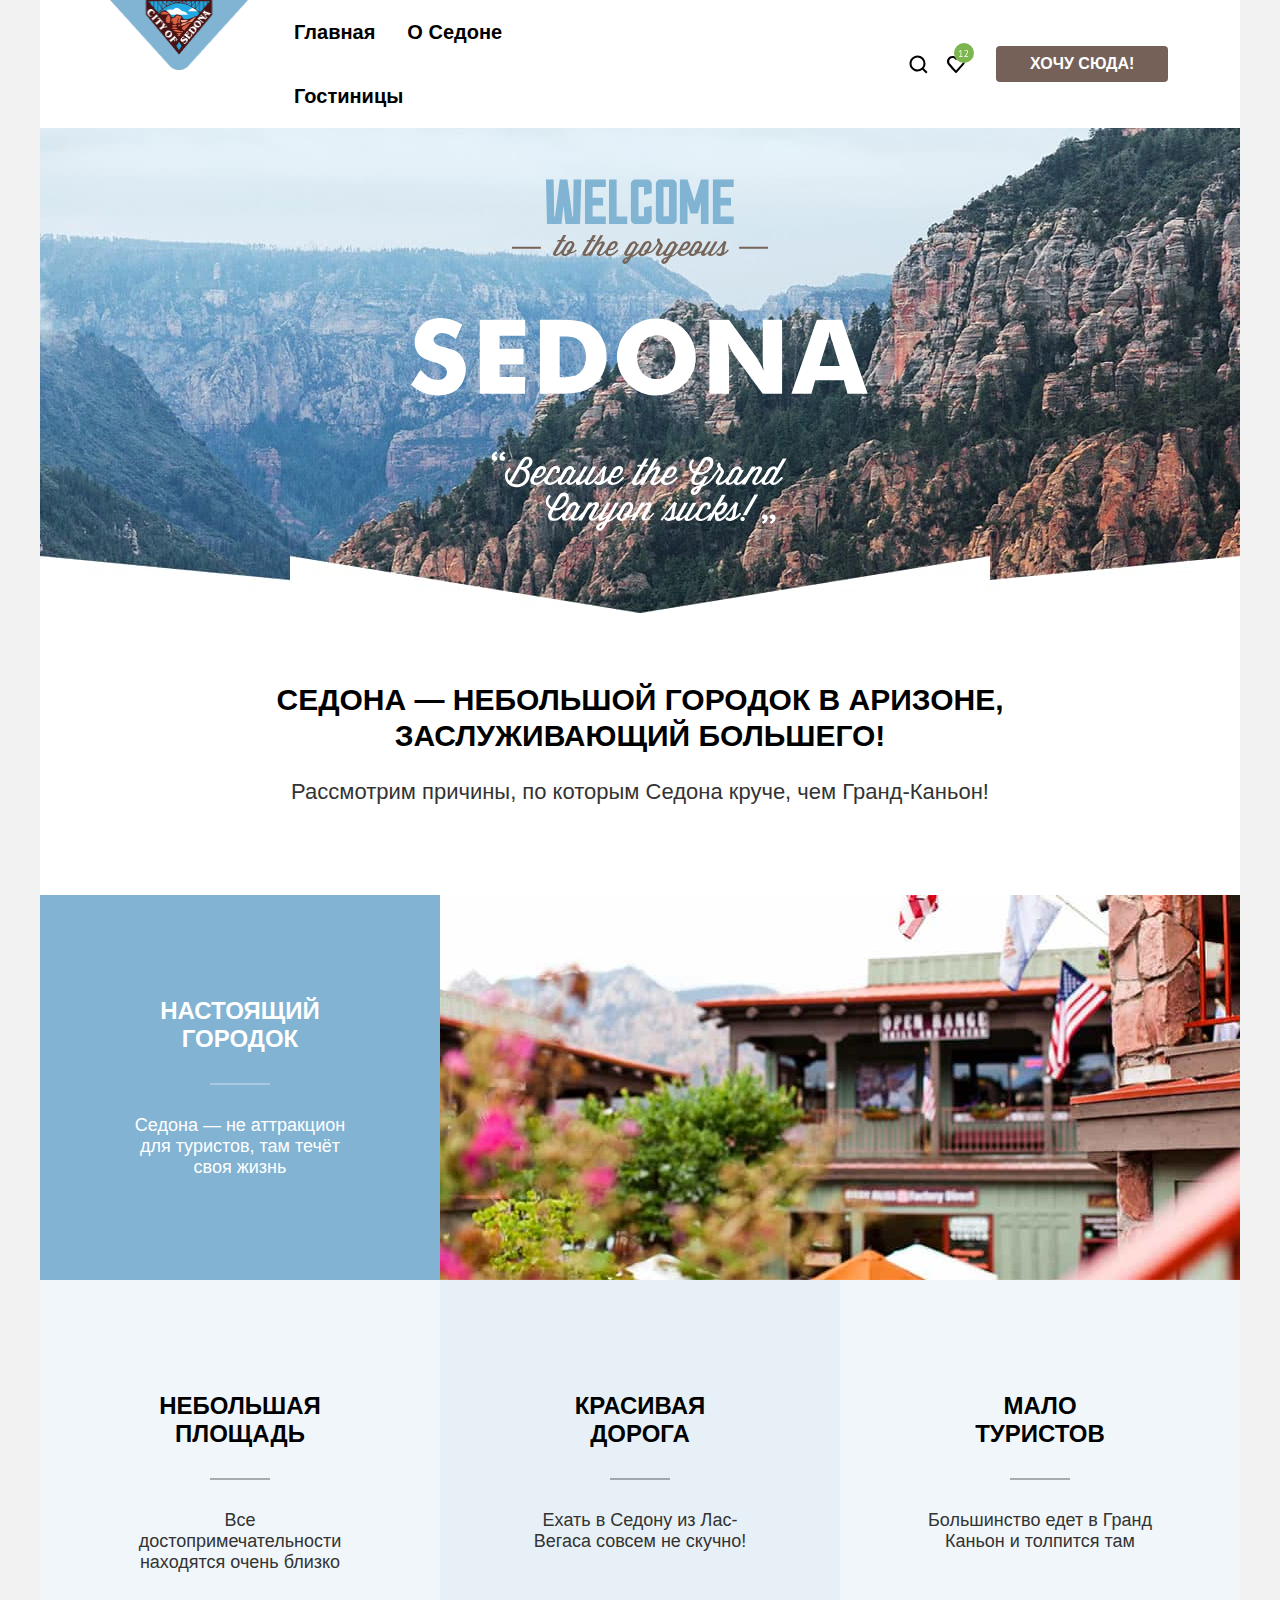
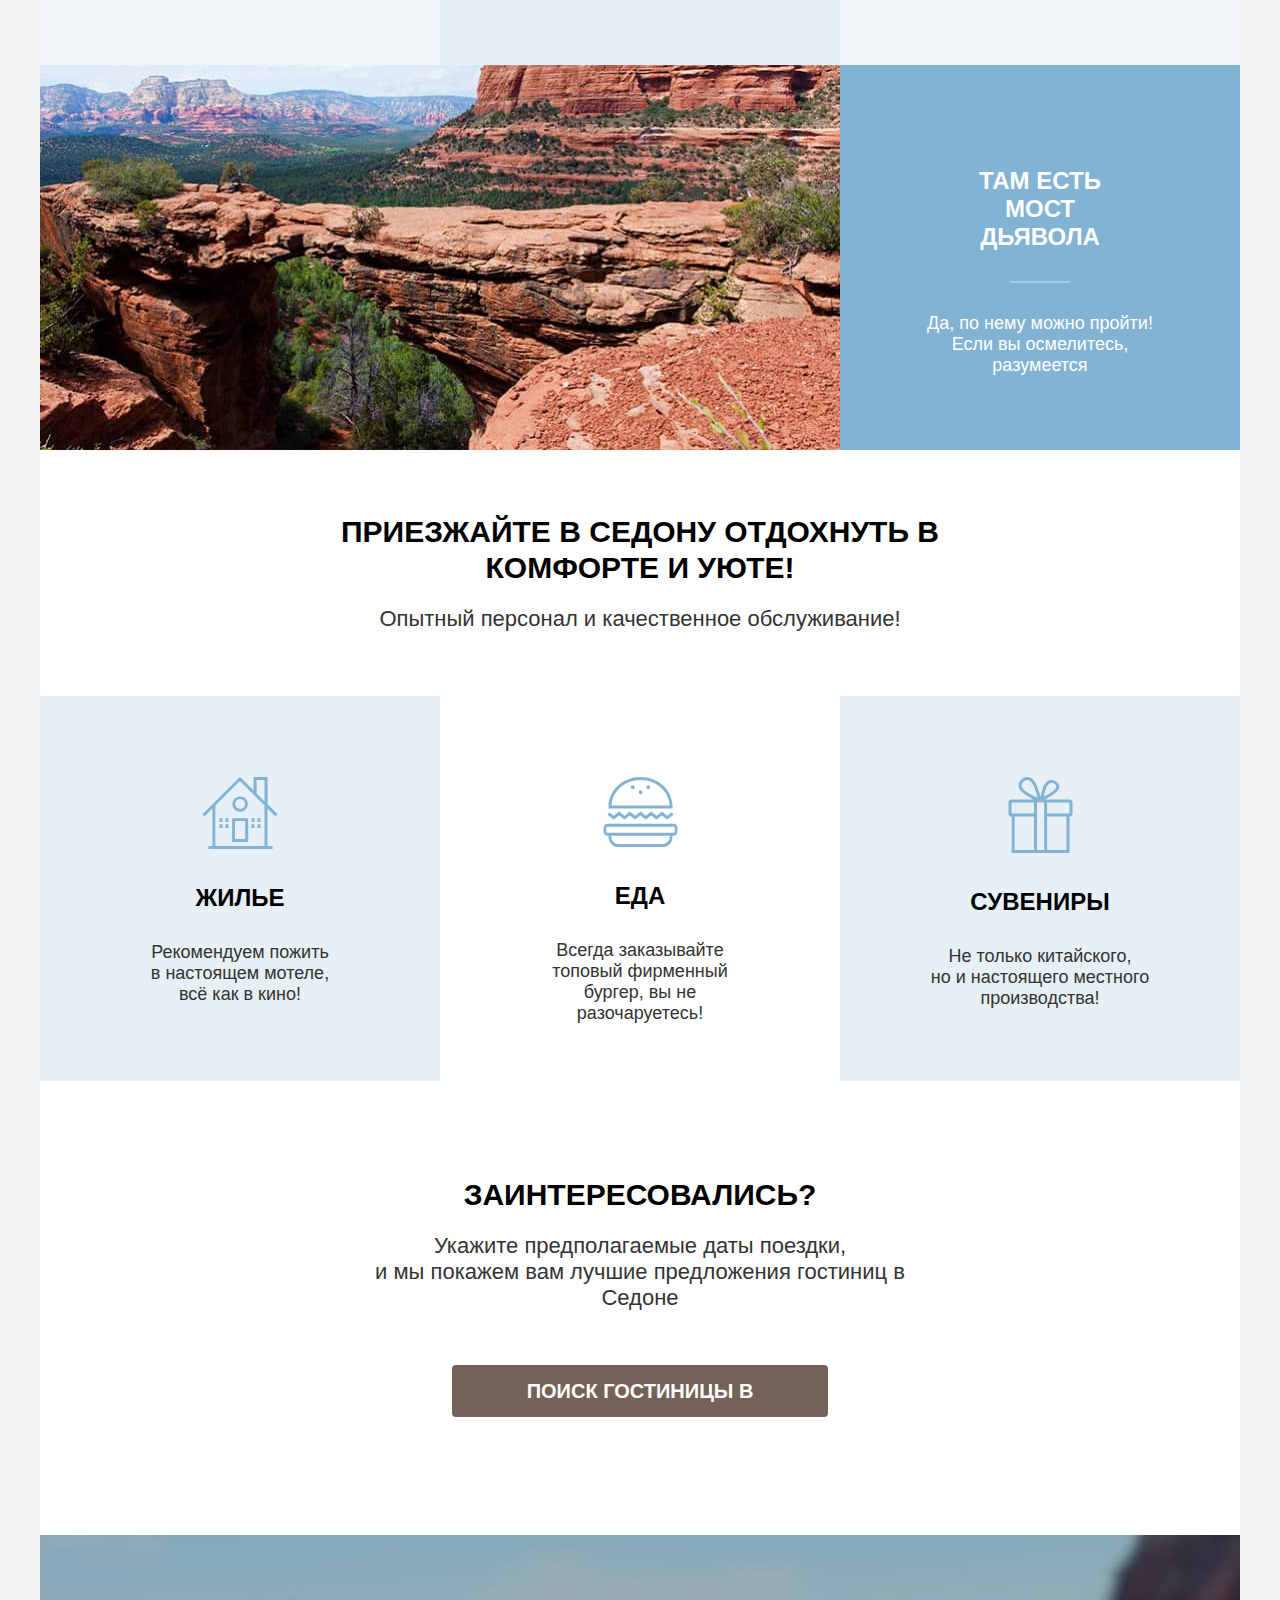
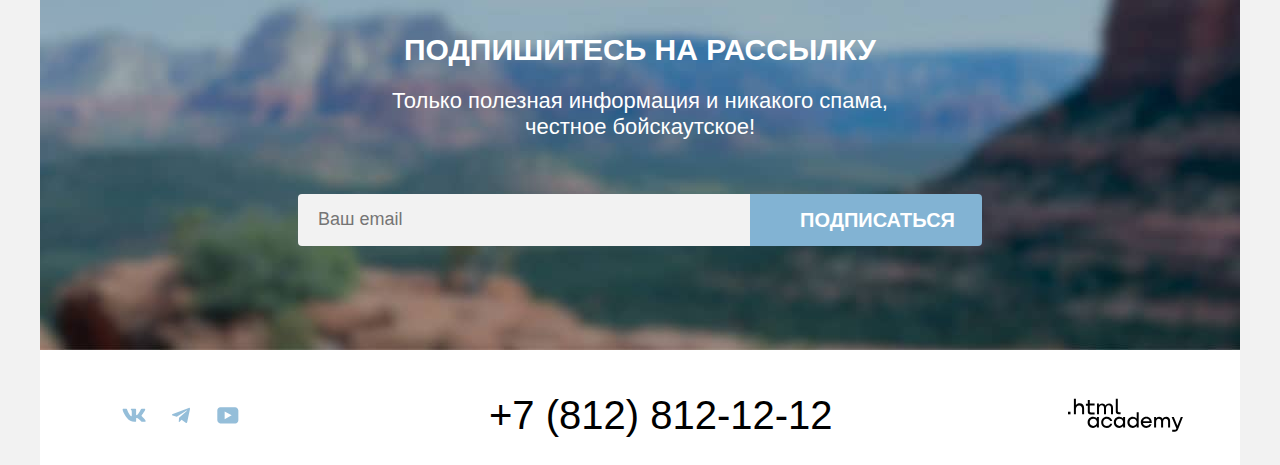
==== commit 8b87af33: "add underlining in navigation" ====
--- a/index.html
+++ b/index.html
@@ -17,16 +17,16 @@
           />
         </a>
         <nav class="navigation">
-          <ul class="navigation-list">
-            <li class="navigation-item">
-              <a href="#" class="navigation-link">Главная</a>
-            </li>
-            <li class="navigation-item">
-              <a href="#" class="navigation-link">О Седоне</a>
-            </li>
-
-            <li class="navigation-item">
-              <a href="catalog.html" class="navigation-link">Гостиницы</a>
+          <ul class="navigation-list navigation-menu">
+            <li class="navigation-item">
+              <a href="#" class="navigation-link page">Главная</a>
+            </li>
+            <li class="navigation-item">
+              <a href="#" class="navigation-link page">О Седоне</a>
+            </li>
+
+            <li class="navigation-item">
+              <a href="catalog.html" class="navigation-link page">Гостиницы</a>
             </li>
           </ul>
           <ul class="navigation-list navigation-user">
@@ -192,7 +192,9 @@
               />
               <h3 class="feature-item__title">Жилье</h3>
               <p class="feature-item__description">
-                Рекомендуем пожить в настоящем мотеле, всё как в кино!
+                Рекомендуем пожить <br />
+                в настоящем мотеле,<br />
+                всё как в кино!
               </p>
             </div>
           </li>
@@ -205,8 +207,8 @@
               />
               <h3 class="feature-item__title">Еда</h3>
               <p class="feature-item__description">
-                Всегда заказывайте топовый фирменный бургер, вы не
-                разочаруетесь!
+                Всегда заказывайте <br />
+                топовый фирменный бургер, вы не разочаруетесь!
               </p>
             </div>
           </li>
@@ -219,7 +221,8 @@
               />
               <h3 class="feature-item__title">Сувениры</h3>
               <p class="feature-item__description">
-                Не только китайского, но и настоящего местного производства!
+                Не только китайского, <br />
+                но и настоящего местного производства!
               </p>
             </div>
           </li>
--- a/styles/style.css
+++ b/styles/style.css
@@ -72,6 +72,35 @@
   height: 20px;
   width: 20px;
   margin: 0 16px 0 0;
+}
+input[type="range"] {
+  position: relative;
+  -webkit-appearance: none;
+  appearance: none;
+  width: 227px;
+}
+input[type="range"]::after {
+  position: absolute;
+  content: "";
+  width: 20px;
+  height: 20px;
+  bottom: -8px;
+  border-radius: 4px;
+  background-color: #fff;
+}
+input[type="range"]::-webkit-slider-runnable-track {
+  height: 4px;
+  box-shadow: 60px 0 gray;
+  background-color: #fff;
+}
+input[type="range"]::-webkit-slider-thumb {
+  width: 20px;
+  height: 20px;
+  border-radius: 4px;
+  background-color: #fff;
+  margin-top: -8px;
+  margin-left: 97px;
+  -webkit-appearance: none;
 }
 .main-container {
   flex-grow: 1;
@@ -157,9 +186,7 @@
 
   margin-right: 30px;
 }
-/* .logo-header img {
-  display: block;
-} */
+
 .navigation {
   display: flex;
 }
@@ -170,9 +197,52 @@
   align-items: center;
   width: 339px;
 }
+.navigation-menu a {
+  position: relative;
+}
+.navigation-menu a:hover::after {
+  content: "";
+  position: absolute;
+  left: 16px;
+  right: 16px;
+  bottom: -2px;
+
+  display: block;
+  border: 2px solid #756257;
+}
+.page {
+  position: relative;
+}
+
+.page:hover::after {
+  content: "";
+  display: block;
+
+  /* width: 50px; */
+  position: absolute;
+  bottom: 0;
+  left: 16px;
+  border: 2px solid #756257;
+  width: inherit;
+}
 .navigation-item {
   vertical-align: middle;
 }
+
+/* .navigation-item::before {
+  order: 2;
+  flex-grow: 1;
+  margin-right: 16px;
+  margin-left: 16px;
+
+  border: 2px solid #756257;
+
+  top: 99px;
+  content: "";
+  z-index: 10;
+  position: absolute;
+  width: 0%;
+} */
 
 .navigation-user {
   display: flex;
@@ -188,7 +258,7 @@
   position: relative;
   display: block;
   color: #000;
-  background-color: #fff;
+  /* background-color: #fff; */
   text-align: center;
   font-family: inherit;
   font-weight: 700;
@@ -323,38 +393,32 @@
 
   flex-wrap: wrap;
 }
-.advantages-item:first-child,
-.advantages-item:last-child {
+.advantages-item__title {
   position: relative;
-}
-
-.advantages-item:first-child::before {
-  width: 60px;
-  height: 2px;
-
-  background: rgba(255, 255, 255, 0.3);
-
-  flex: none;
-  order: 1;
-  flex-grow: 0;
-  top: 188px;
-  left: 170px;
+  order: 0;
+}
+
+.advantages-item__title:first-child::after {
   content: "";
   position: absolute;
-}
-.advantages-item:last-child::before {
-  width: 60px;
+  left: 170px;
+  right: 170px;
+  bottom: 30px;
+
   height: 2px;
 
   background: rgba(255, 255, 255, 0.3);
-
-  flex: none;
-  order: 1;
-  flex-grow: 0;
-  top: 188px;
-  left: 970px;
+}
+.advantages-item:last-child::after {
   content: "";
   position: absolute;
+  left: 170px;
+  right: 170px;
+  bottom: 30px;
+
+  height: 2px;
+
+  background: rgba(255, 255, 255, 0.3);
 }
 .advantages-item__content {
   height: 385px;
@@ -377,21 +441,6 @@
 .advantages-item__card {
   background-color: rgba(131, 179, 211, 0.12);
   text-align: center;
-  position: relative;
-}
-
-.advantages-item__card::before {
-  width: 60px;
-  height: 2px;
-
-  background: rgba(0, 0, 0, 0.3);
-
-  order: 1;
-  flex-grow: 0;
-  top: 199px;
-  left: 170px;
-  content: "";
-  position: absolute;
 }
 
 .advantages-item__title {
@@ -412,6 +461,19 @@
 .dim-title {
   padding: 112px 113px 62px;
 }
+.dim-title:nth-child(2)::after,
+.dim-title:nth-child(3)::after,
+.dim-title:nth-child(1)::after {
+  content: "";
+  position: absolute;
+  left: 170px;
+  right: 170px;
+  bottom: 30px;
+
+  height: 2px;
+
+  background: rgba(0, 0, 0, 0.3);
+}
 .dim-description {
   padding: 0 85px 113px;
 }
@@ -547,6 +609,7 @@
   background-color: #fff;
   /* display: flex;
   justify-content: space-around; */
+  padding-top: 5px;
 }
 .footer-copyright {
   position: relative;
@@ -604,6 +667,19 @@
 
 .wrapper {
   padding: 0 70px;
+}
+.container-cards {
+  order: 1;
+  position: relative;
+}
+.container-cards::after {
+  content: "";
+  position: absolute;
+  border: 1px solid #e6e6e6;
+  transform: rotate(180deg);
+  order: 2;
+  top: 936px;
+  width: 1060px;
 }
 .catalog-hotels__filter {
   display: flex;
@@ -667,6 +743,9 @@
 .card-image-link {
   grid-area: image;
 }
+a.card-image-link {
+  height: 212px;
+}
 .card-title-link {
   list-style: none;
   grid-area: title;
@@ -686,7 +765,25 @@
 }
 .rating {
   grid-area: stars;
-  padding-top: 10px;
+}
+
+.card-item:first-child .rating,
+.card-item:nth-child(2) .rating {
+  background: url(../images/catalog/star.svg), url(../images/catalog/star.svg),
+    url(../images/catalog/star.svg), url(../images/catalog/star.svg);
+  background-repeat: no-repeat;
+  background-position: 0 10px, 23px 10px, 47px 10px, 71px 10px;
+}
+.card-item:nth-child(3) .rating {
+  background: url(../images/catalog/star.svg), url(../images/catalog/star.svg),
+    url(../images/catalog/star.svg);
+  background-repeat: no-repeat;
+  background-position: 0 10px, 23px 10px, 47px 10px;
+}
+.card-item:last-child .rating {
+  background: url(../images/catalog/star.svg), url(../images/catalog/star.svg);
+  background-repeat: no-repeat;
+  background-position: 0 10px, 23px 10px;
 }
 .button-rating {
   grid-area: rating;
@@ -699,8 +796,9 @@
   text-transform: uppercase;
   font-weight: normal;
   text-align: center;
-  height: 37px;
-
+
+  padding-top: 9px;
+  padding-bottom: 8px;
   border: 0;
   border-radius: 4px;
 }
@@ -875,8 +973,8 @@
 }
 
 .button-in-favorites {
-  width: 140px;
-  padding: 8px 16px;
+  width: 144px;
+  padding: 8px 18px;
   background: #7db54f;
 }
 
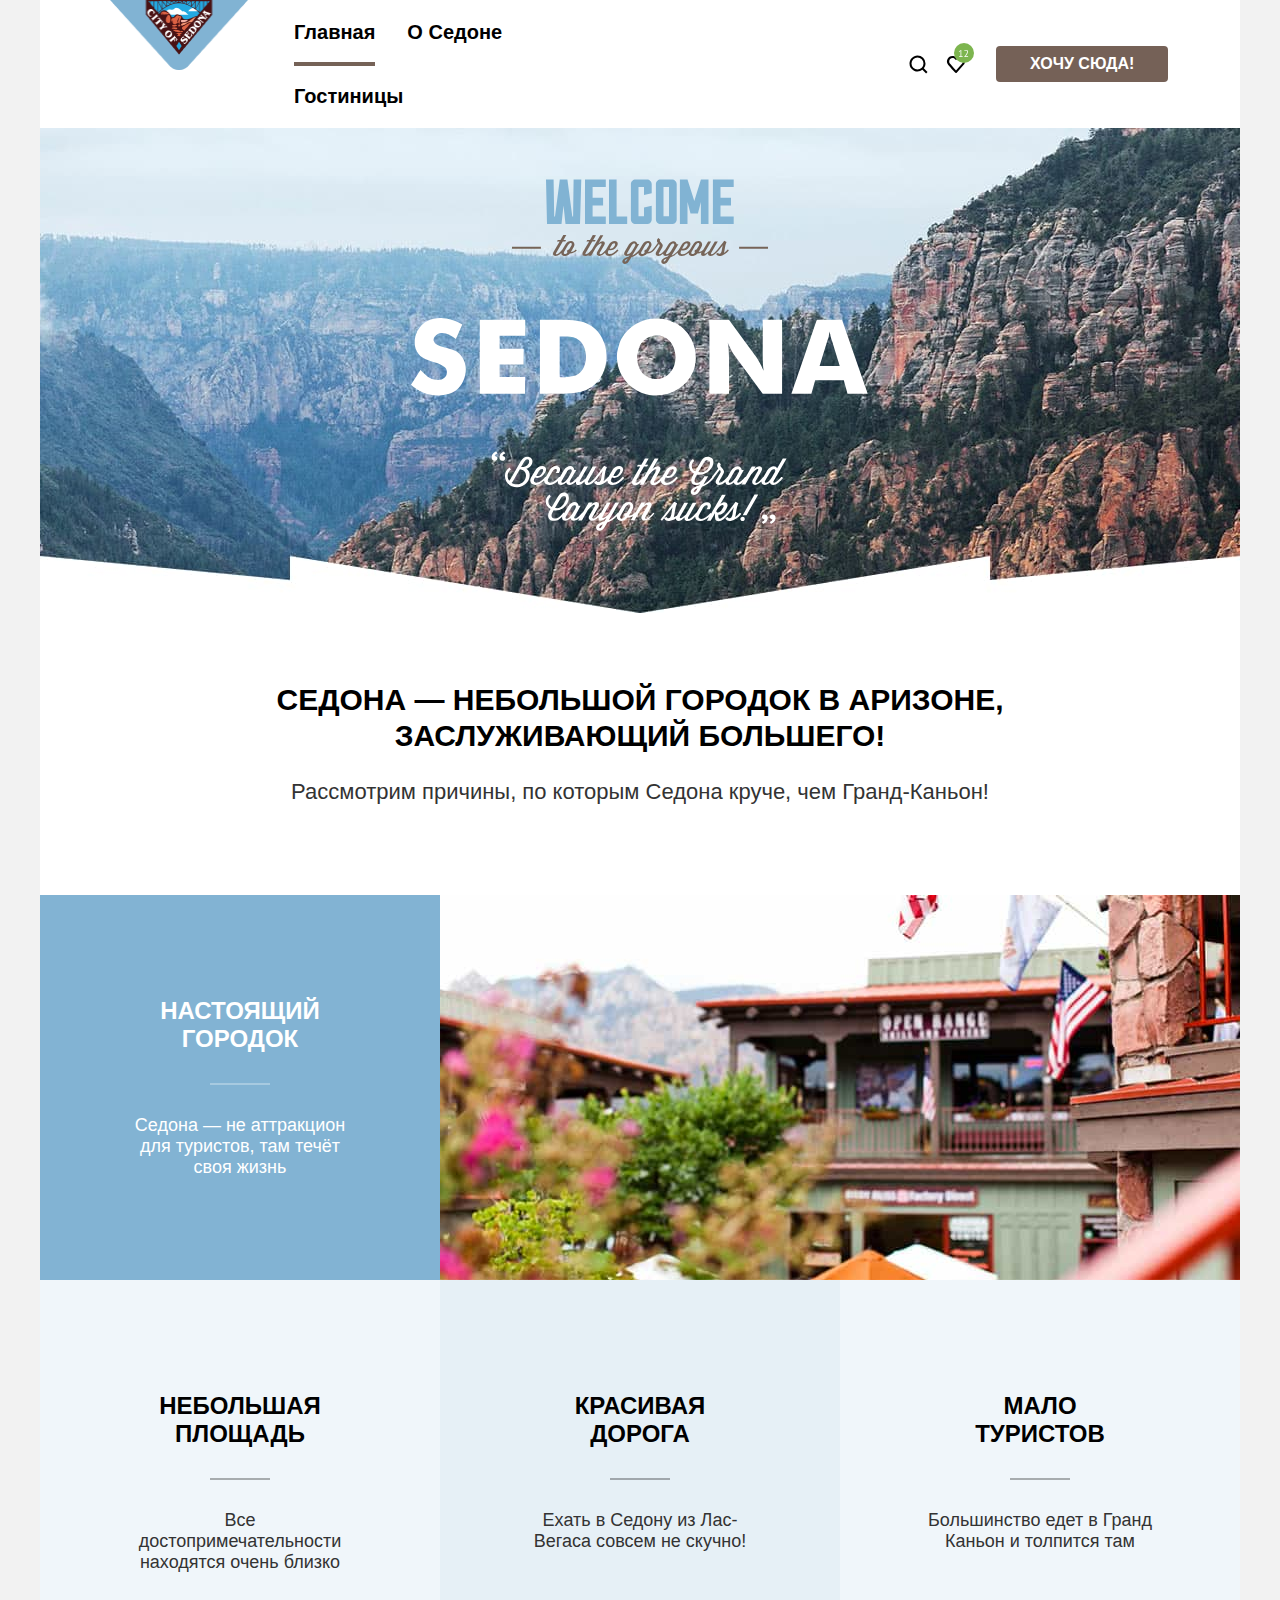
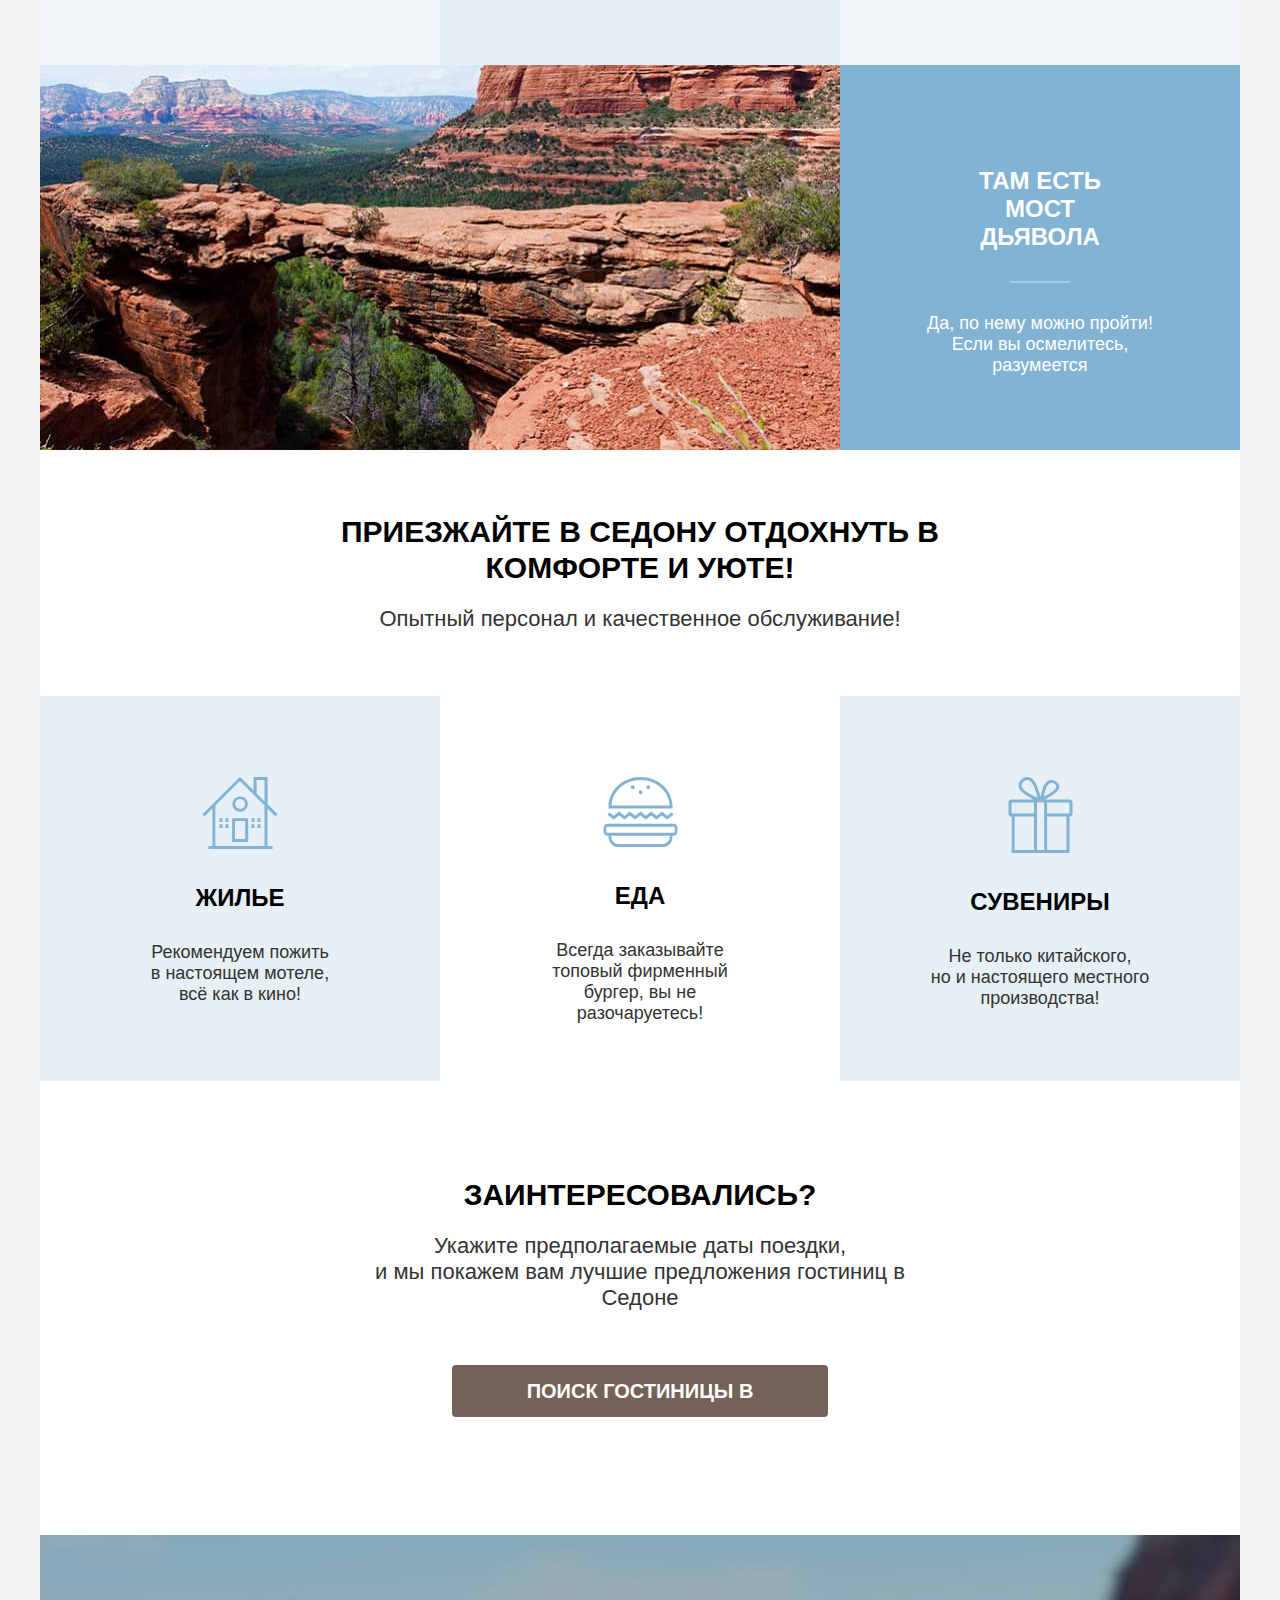
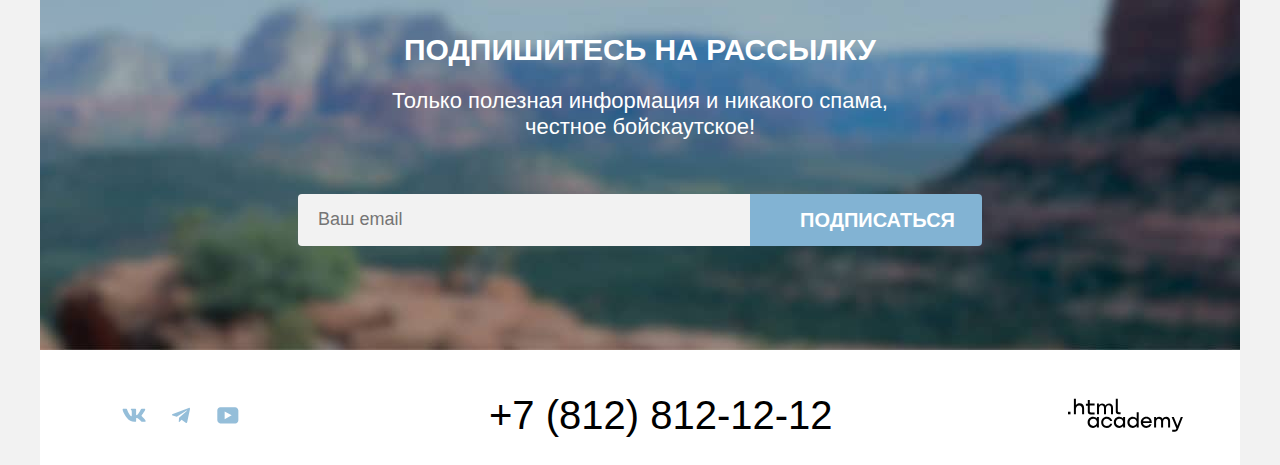
==== commit f8827204: "add after navigation active" ====
--- a/index.html
+++ b/index.html
@@ -19,7 +19,7 @@
         <nav class="navigation">
           <ul class="navigation-list navigation-menu">
             <li class="navigation-item">
-              <a href="#" class="navigation-link page">Главная</a>
+              <a href="#" class="navigation-link page active">Главная</a>
             </li>
             <li class="navigation-item">
               <a href="#" class="navigation-link page">О Седоне</a>
--- a/styles/style.css
+++ b/styles/style.css
@@ -210,6 +210,19 @@
   display: block;
   border: 2px solid #756257;
 }
+.active {
+  position: relative;
+}
+.active::after {
+  content: "";
+  position: absolute;
+  left: 16px;
+  right: 16px;
+  bottom: -2px;
+
+  display: block;
+  border: 2px solid #756257;
+}
 .page {
   position: relative;
 }
@@ -409,17 +422,7 @@
 
   background: rgba(255, 255, 255, 0.3);
 }
-.advantages-item:last-child::after {
-  content: "";
-  position: absolute;
-  left: 170px;
-  right: 170px;
-  bottom: 30px;
-
-  height: 2px;
-
-  background: rgba(255, 255, 255, 0.3);
-}
+
 .advantages-item__content {
   height: 385px;
   width: 400px;
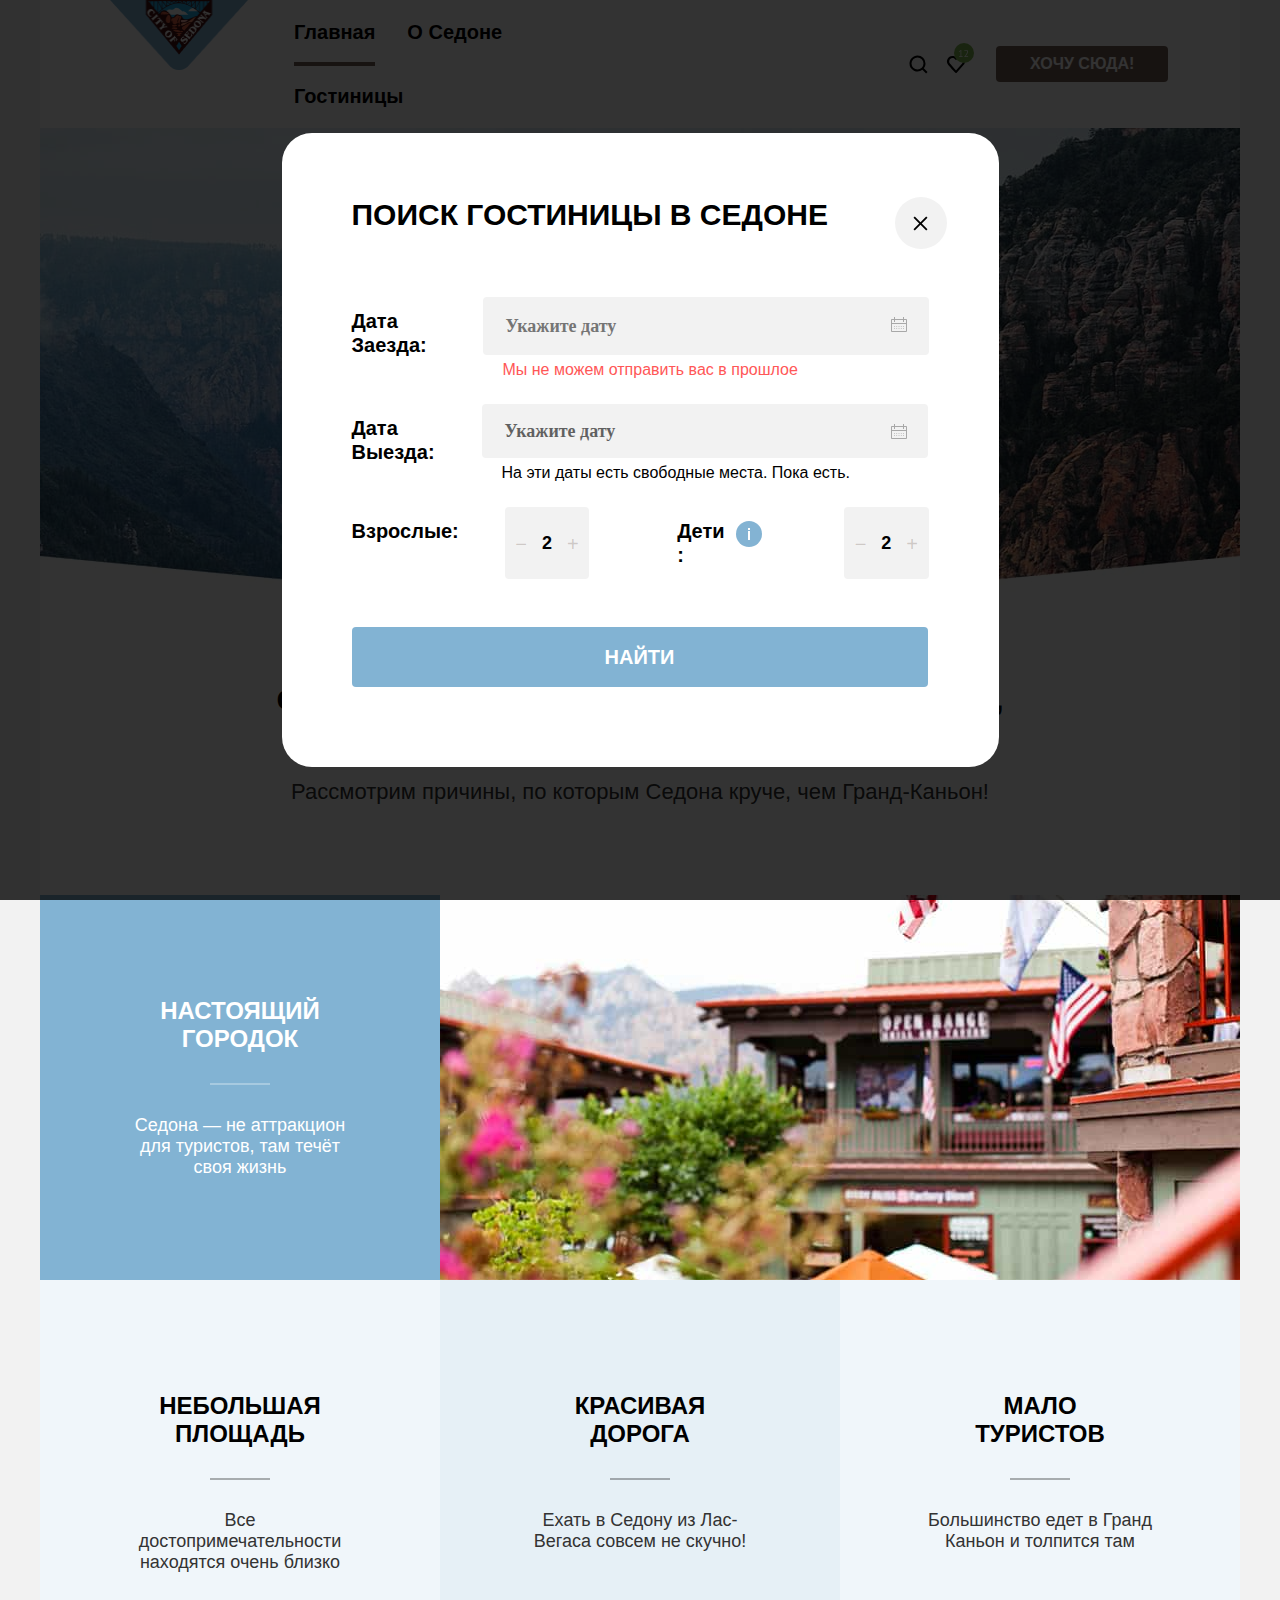
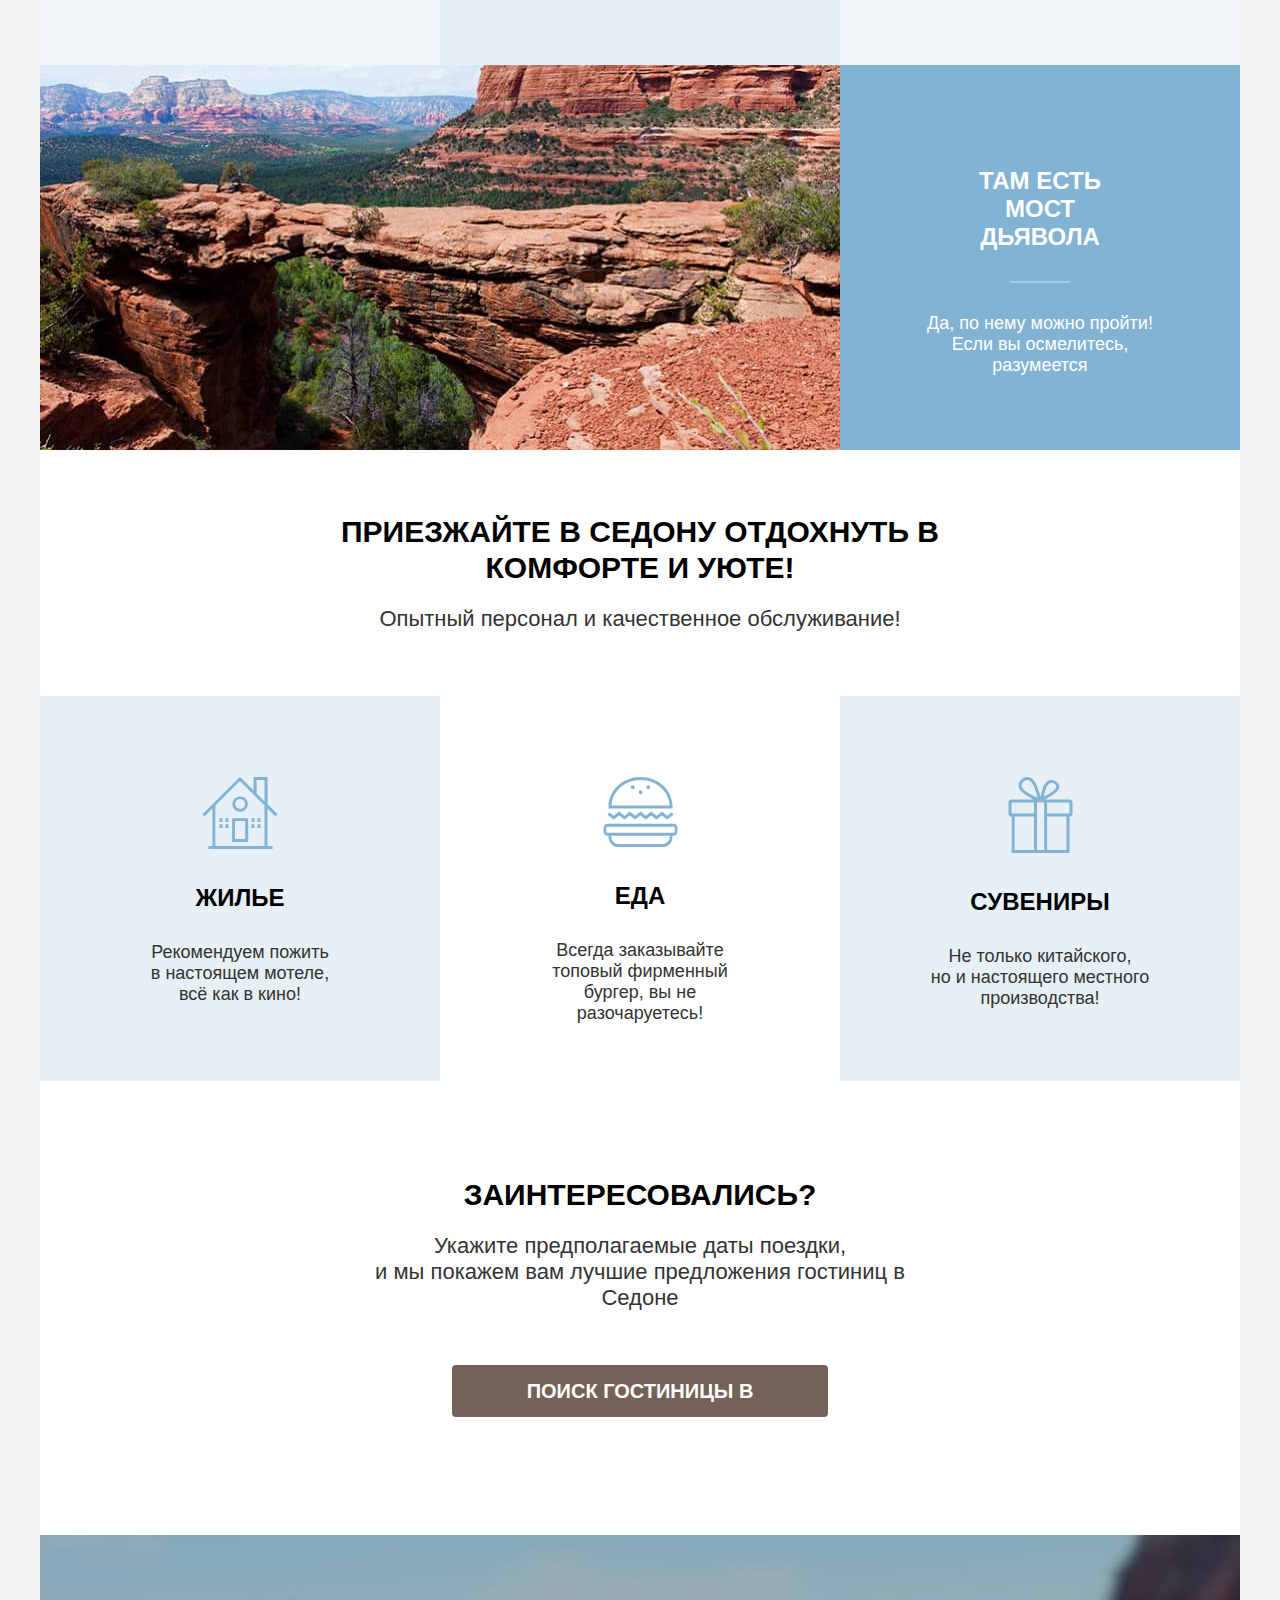
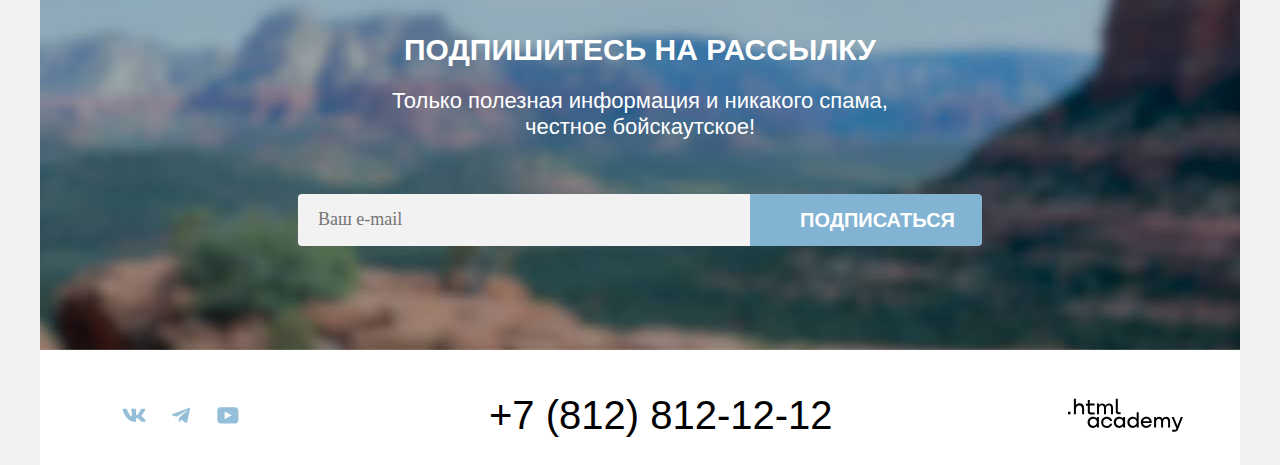
==== commit 4aa97c20: "fix:modal window changes adde" ====
--- a/index.html
+++ b/index.html
@@ -254,7 +254,7 @@
             <!-- <label for="subscribe-email visually-hidden">Email</label> -->
             <input
               class="field"
-              placeholder="Ваш email"
+              placeholder="Ваш e-mail"
               type="email"
               name="newsletter-email"
               id="subscribe-email"
@@ -368,5 +368,128 @@
         </section>
       </div>
     </footer>
+
+    <div id="#modal" class="modal-container modal-container-close">
+      <div class="modal modal-search">
+        <button class="modal-close-button">
+          <svg
+            width="15"
+            height="15"
+            viewBox="0 0 15 15"
+            fill="none"
+            xmlns="http://www.w3.org/2000/svg"
+          >
+            <path
+              d="M14.4905 1.78288L13.1982 0.49057L7.49048 6.19826L1.78279 0.49057L0.490479 1.78288L6.19817 7.49057L0.490479 13.1983L1.78279 14.4906L7.49048 8.78288L13.1982 14.4906L14.4905 13.1983L8.78279 7.49057L14.4905 1.78288Z"
+              fill="black"
+            />
+          </svg>
+
+          <span class="visually-hidden">закрыть</span>
+        </button>
+        <section class="modal-content">
+          <h2 class="modal-title">Поиск гостиницы в Седоне</h2>
+          <form
+            class="seacrh-form"
+            action="https://echo.htmlacademy.ru/"
+            method="post"
+          >
+            <div class="field-group">
+              <label class="search-label search-in" for="search-in"
+                >Дата Заезда:</label
+              >
+
+              <div class="search-form-date-in">
+                <input
+                  class="search-form-field field date"
+                  type="text"
+                  id="search-in"
+                  name="search-in"
+                  placeholder="Укажите дату"
+                />
+                <p class="message error">Мы не можем отправить вас в прошлое</p>
+              </div>
+            </div>
+            <div class="field-group">
+              <label class="search-label search-out" for="search-out"
+                >Дата Выезда:</label
+              >
+              <div class="search-form-date-out">
+                <input
+                  class="seacrh-form-field field date"
+                  type="text"
+                  id="search-out"
+                  name="search-out"
+                  placeholder="Укажите дату"
+                />
+                <p class="message">
+                  На эти даты есть свободные места. Пока есть.
+                </p>
+              </div>
+            </div>
+            <div class="field-group field-quantity-group">
+              <label class="search-label adult" for="input-box"
+                >Взрослые:</label
+              >
+
+              <div class="quantity">
+                <button class="minus" aria-label="Decrease">
+                  <div tabindex="0" class="sign">&minus;</div>
+                </button>
+                <input
+                  type="number"
+                  class="input-box"
+                  value="2"
+                  min="1"
+                  max="10"
+                />
+                <button class="plus" aria-label="Increase">
+                  <div tabindex="0" class="sign">&plus;</div>
+                </button>
+              </div>
+
+              <label class="search-label child" for="search-out">Дети:</label>
+              <span class="tooltip">
+                <button class="tooltip-toggle" type="button">
+                  <svg width="26" height="26" viewBox="0 0 26 26" fill="none">
+                    <circle cx="13" cy="13" r="13" fill="#83b3d3" />
+                    <path
+                      fill-rule="evenodd"
+                      clip-rule="evenodd"
+                      d="M12 7H14V9H12V7ZM14 19H12V10H14V19Z"
+                      fill="white"
+                    />
+                  </svg>
+                </button>
+                <span class="tooltip-text"
+                  >Укажите количество детей, которые будут с вами, возраст
+                  которых от 6 до 18 лет. Дети до 6 лет размещаются бесплатно.
+                  <span class="tooltip-triangle"></span>
+                </span>
+              </span>
+              <div class="quantity">
+                <button class="minus" aria-label="Decrease">
+                  <div tabindex="0" class="sign">&minus;</div>
+                </button>
+                <input
+                  type="number"
+                  class="input-box"
+                  value="2"
+                  min="1"
+                  max="10"
+                />
+                <button class="plus" aria-label="Increase">
+                  <div tabindex="0" class="sign">&plus;</div>
+                </button>
+              </div>
+            </div>
+
+            <button class="button search-form-button" type="submit">
+              найти
+            </button>
+          </form>
+        </section>
+      </div>
+    </div>
   </body>
 </html>
--- a/styles/style.css
+++ b/styles/style.css
@@ -72,35 +72,6 @@
   height: 20px;
   width: 20px;
   margin: 0 16px 0 0;
-}
-input[type="range"] {
-  position: relative;
-  -webkit-appearance: none;
-  appearance: none;
-  width: 227px;
-}
-input[type="range"]::after {
-  position: absolute;
-  content: "";
-  width: 20px;
-  height: 20px;
-  bottom: -8px;
-  border-radius: 4px;
-  background-color: #fff;
-}
-input[type="range"]::-webkit-slider-runnable-track {
-  height: 4px;
-  box-shadow: 60px 0 gray;
-  background-color: #fff;
-}
-input[type="range"]::-webkit-slider-thumb {
-  width: 20px;
-  height: 20px;
-  border-radius: 4px;
-  background-color: #fff;
-  margin-top: -8px;
-  margin-left: 97px;
-  -webkit-appearance: none;
 }
 .main-container {
   flex-grow: 1;
@@ -242,21 +213,6 @@
   vertical-align: middle;
 }
 
-/* .navigation-item::before {
-  order: 2;
-  flex-grow: 1;
-  margin-right: 16px;
-  margin-left: 16px;
-
-  border: 2px solid #756257;
-
-  top: 99px;
-  content: "";
-  z-index: 10;
-  position: absolute;
-  width: 0%;
-} */
-
 .navigation-user {
   display: flex;
 
@@ -318,9 +274,11 @@
 .button-to-favorites:hover,
 .button-apply:hover,
 .subscribe-button:hover,
+.search-form-button:hover,
 .button-to-favorites:focus,
 .button-apply:focus,
-.subscribe-button:focus {
+.subscribe-button:focus,
+.search-form-button:focus {
   background: #68a2ca;
 }
 .button-in-favorites:hover,
@@ -547,6 +505,9 @@
   text-indent: 20px;
   background: #f2f2f2;
   border-radius: 4px 0 0 4px;
+}
+.field::placeholder {
+  font-family: "PT sans";
 }
 .second,
 .first,
@@ -703,6 +664,7 @@
 .catalog-filter-group {
   margin: 0;
 }
+
 .catalog-filter-group:nth-child(1) {
   margin-right: 70px;
   padding: 0;
@@ -768,25 +730,17 @@
 }
 .rating {
   grid-area: stars;
-}
-
-.card-item:first-child .rating,
-.card-item:nth-child(2) .rating {
-  background: url(../images/catalog/star.svg), url(../images/catalog/star.svg),
-    url(../images/catalog/star.svg), url(../images/catalog/star.svg);
-  background-repeat: no-repeat;
-  background-position: 0 10px, 23px 10px, 47px 10px, 71px 10px;
-}
-.card-item:nth-child(3) .rating {
-  background: url(../images/catalog/star.svg), url(../images/catalog/star.svg),
-    url(../images/catalog/star.svg);
-  background-repeat: no-repeat;
-  background-position: 0 10px, 23px 10px, 47px 10px;
-}
-.card-item:last-child .rating {
-  background: url(../images/catalog/star.svg), url(../images/catalog/star.svg);
-  background-repeat: no-repeat;
-  background-position: 0 10px, 23px 10px;
+  display: flex;
+  padding-top: 10px;
+}
+.rating-img {
+  width: 18px;
+  height: 17px;
+  margin-right: 6px;
+  background: url(../images/catalog/star.svg);
+}
+.rating-img:last-child {
+  margin-right: 0;
 }
 .button-rating {
   grid-area: rating;
@@ -849,6 +803,24 @@
   display: flex;
   padding-bottom: 36px;
 }
+.control-container {
+  position: relative;
+}
+.control-price-confines {
+  position: absolute;
+  font-size: 18px;
+  line-height: 24px;
+  color: grey;
+}
+
+.control-price-confines-from {
+  top: 12px;
+  left: 120px;
+}
+.control-price-confines-to {
+  top: 12px;
+  left: 280px;
+}
 .control {
   font-size: 18px;
   line-height: 23px;
@@ -864,8 +836,13 @@
 .control-price {
   width: 143px;
   height: 48px;
-
+  padding-left: 20px;
   border: none;
+}
+.control-price-ot {
+  font-size: 18px;
+  line-height: 24px;
+  color: grey;
 }
 .control-price-left {
   border-radius: 4px 0 0 4px;
@@ -875,6 +852,40 @@
   border-radius: 0 4px 4px 0;
 }
 
+.range-scale {
+  position: relative;
+  height: 4px;
+  margin-bottom: 16px;
+
+  background-color: gray;
+}
+.range-bar {
+  position: relative;
+  height: 4px;
+  background-color: #fff;
+}
+.range-toggle {
+  position: absolute;
+  width: 20px;
+  height: 20px;
+  border-radius: 4px;
+  background-color: #fff;
+  border: none;
+  cursor: pointer;
+}
+.range-toggle:active {
+  border: 3px solid rgba(131, 179, 211, 1);
+}
+.range-toggle:focus {
+  border: 2px solid rgba(131, 179, 211, 1);
+}
+.toggle-min {
+  top: -8px;
+}
+.toggle-max {
+  top: -8px;
+  left: 208px;
+}
 .btn-container {
   display: flex;
   flex-direction: column;
@@ -1030,3 +1041,318 @@
 .pagination-item:last-child {
   margin-right: 0;
 }
+
+.modal-container {
+
+  position: fixed;
+  top: 0;
+  left: 0;
+  display: flex;
+
+  width: 100%;
+  height: 100%;
+  background-color: rgba(0, 0, 0, 0.8);
+  z-index: 2;
+}
+.modal {
+
+  position: relative;
+  margin: auto;
+  padding: 64px 70px;
+  background-color: #ffffff;
+  border-radius: 30px;
+}
+
+
+.modal-search {
+  position: relative;
+  width: 577px;
+}
+.modal-close-button {
+  position: absolute;
+
+  display: flex;
+  justify-content: center;
+  align-items: center;
+
+  padding: 0;
+  top: 64px;
+  right: 52px;
+  width: 52px;
+  height: 52px;
+
+  background-color: #f2f2f2;
+  border-radius: 50%;
+  border: none;
+
+  cursor: pointer;
+}
+
+.modal-close-button:hover {
+  background-color: rgba(230, 230, 230, 1);
+}
+.modal-close-button:active {
+  opacity: 0.4;
+}
+.modal-close-button:focus {
+  border: 3px solid rgba(131, 179, 211, 1);
+}
+
+.modal-title {
+  margin: 0;
+  margin-bottom: 64px;
+  font-family: "PT Sans Narrow", sans-serif;
+  font-size: 30px;
+  line-height: 36px;
+  font-weight: 700;
+  color: #000000;
+  text-transform: uppercase;
+  text-align: left;
+}
+.field-group {
+  display: flex;
+  padding: 0;
+  margin: 0;
+}
+.field-quantity-group {
+  display: flex;
+
+  padding: 0;
+  margin: 0;
+}
+.search-out,
+.search-in {
+  position: relative;
+  z-index: 3;
+}
+.search-out::after {
+  position: absolute;
+  content: "";
+  top: 18px;
+  left: 537px;
+  width: 20px;
+  height: 20px;
+  background: url(../images/modal/date.svg);
+  z-index: 2;
+  margin-right: 20px;
+}
+.search-in::after {
+  position: absolute;
+  content: "";
+  top: 18px;
+  left: 537px;
+  width: 20px;
+  height: 20px;
+  background: url(../images/modal/date.svg);
+
+  margin-right: 20px;
+}
+.quantity {
+  display: flex;
+  border-radius: 4px;
+  overflow: hidden;
+  margin: 0;
+  width: 122px;
+}
+
+.sign {
+  border: 3px solid transparent;
+  margin: 0;
+  height: 20px;
+}
+.minus:hover,
+.plus:hover {
+  color: #000;
+}
+.sign:focus {
+  /* padding: 0; */
+  margin: 0;
+  height: 18px;
+  width: 18px;
+  border: 3px solid rgba(131, 179, 211, 1);
+}
+
+.info-image {
+  padding: 11px 0;
+}
+.info-image:hover {
+  background-color: #139f2c;
+}
+
+/* .child::after {
+  position: absolute;
+  content: "";
+  top: 11px;
+  left: 59px;
+  background: url(..//images/modal/info.png);
+  width: 26px;
+  height: 26px;
+  z-index: 2;
+} */
+.child ~ div {
+  margin-left: 82px;
+}
+.quantity button {
+  background-color: #f2f2f2;
+  color: rgba(117, 97, 87, 0.3);
+  border: none;
+  cursor: pointer;
+  font-size: 20px;
+  width: 40px;
+  height: auto;
+  text-align: center;
+}
+.input-box {
+  width: 11px;
+  padding: 14px 4px;
+  background-color: #f2f2f2;
+
+  color: #000;
+  text-align: center;
+  font-size: 18px;
+  font-weight: bold;
+  line-height: 20px;
+  border: none;
+  outline: none;
+}
+.input-box::-webkit-inner-spin-button,
+.input-box::-webkit-inner-outer-button {
+  -webkit-appearance: none;
+  margin: 0;
+}
+
+.search-label {
+  overflow-wrap: break-word;
+  font-size: 20px;
+  line-height: 24px;
+  margin-right: 18px;
+  font-weight: 700;
+  padding: 12px 0;
+  width: 113px;
+}
+.child {
+  width: 49px;
+  margin-left: 88px;
+  margin-right: 10px;
+}
+.date {
+  color: #000;
+  font-family: "PT Sans";
+  font-size: 18px;
+  line-height: 24px;
+  font-weight: 700;
+  border: 3px solid transparent;
+}
+.date:hover,
+.date:focus {
+  background-color: rgba(230, 230, 230, 1);
+  outline: none;
+}
+.date:focus {
+  border: 3px solid rgba(131, 179, 211, 1);
+}
+.seacrh-form-field::placeholder {
+  color: rgba(0, 0, 0, 1);
+  font-weight: bold;
+  font-size: 18px;
+  line-height: 24px;
+  opacity: 0.6;
+}
+.adult {
+  margin-right: 46px;
+}
+
+.search-out {
+  margin-right: 11px;
+  width: 119px;
+}
+.seacrh-form .field-group {
+  margin: 0;
+}
+.seacrh-form-field {
+  height: 48px;
+}
+.search-form-user-options {
+  display: flex;
+  justify-content: space-between;
+  font-weight: 400;
+}
+.search-form-user-options .control-label {
+  font-weight: 400;
+}
+.seacrh-form .field {
+  width: 440px;
+  border-radius: 4px;
+}
+.message {
+  font-size: 16px;
+  line-height: 21px;
+  margin-top: 4px;
+  margin-bottom: 24px;
+  margin-left: 20px;
+}
+.error {
+  color: #ff5757;
+}
+
+.search-form-button {
+  width: 576px;
+  margin-bottom: 16px;
+  font-size: 20px;
+  line-height: 24px;
+  background-color: #82b3d3;
+  padding: 18px 77px;
+  margin-top: 48px;
+}
+.seacrh-form .button + .button {
+  margin: 0;
+}
+
+.tooltip {
+  position: relative;
+
+  top: 3px;
+}
+.tooltip-text {
+  display: none;
+
+  position: absolute;
+
+  width: 216px;
+  top: 110%;
+  left: 42%;
+
+  background-color: #333333;
+  color: #ffffff;
+  font-size: 16px;
+  line-height: 20px;
+  font-weight: 400;
+
+  box-shadow: 0 15px 30px 0 #0000004d;
+  border-radius: 10px;
+  padding: 15px 18px 18px 22px;
+  transform: translateX(-50%);
+}
+.tooltip-toggle {
+  display: block;
+  background-color: transparent;
+  border: none;
+  padding: 0;
+  padding-top: 11px;
+
+  cursor: pointer;
+}
+.tooltip-triangle {
+  position: absolute;
+  border-left: 10px solid transparent;
+  border-right: 10px solid transparent;
+  border-top: 10px solid #333;
+  transform: rotate(180deg);
+  bottom: 132px;
+  left: 120px;
+}
+
+.tooltip-toggle:hover + .tooltip-text,
+.tooltip-toggle:focus + .tooltip-text {
+  display: block;
+}
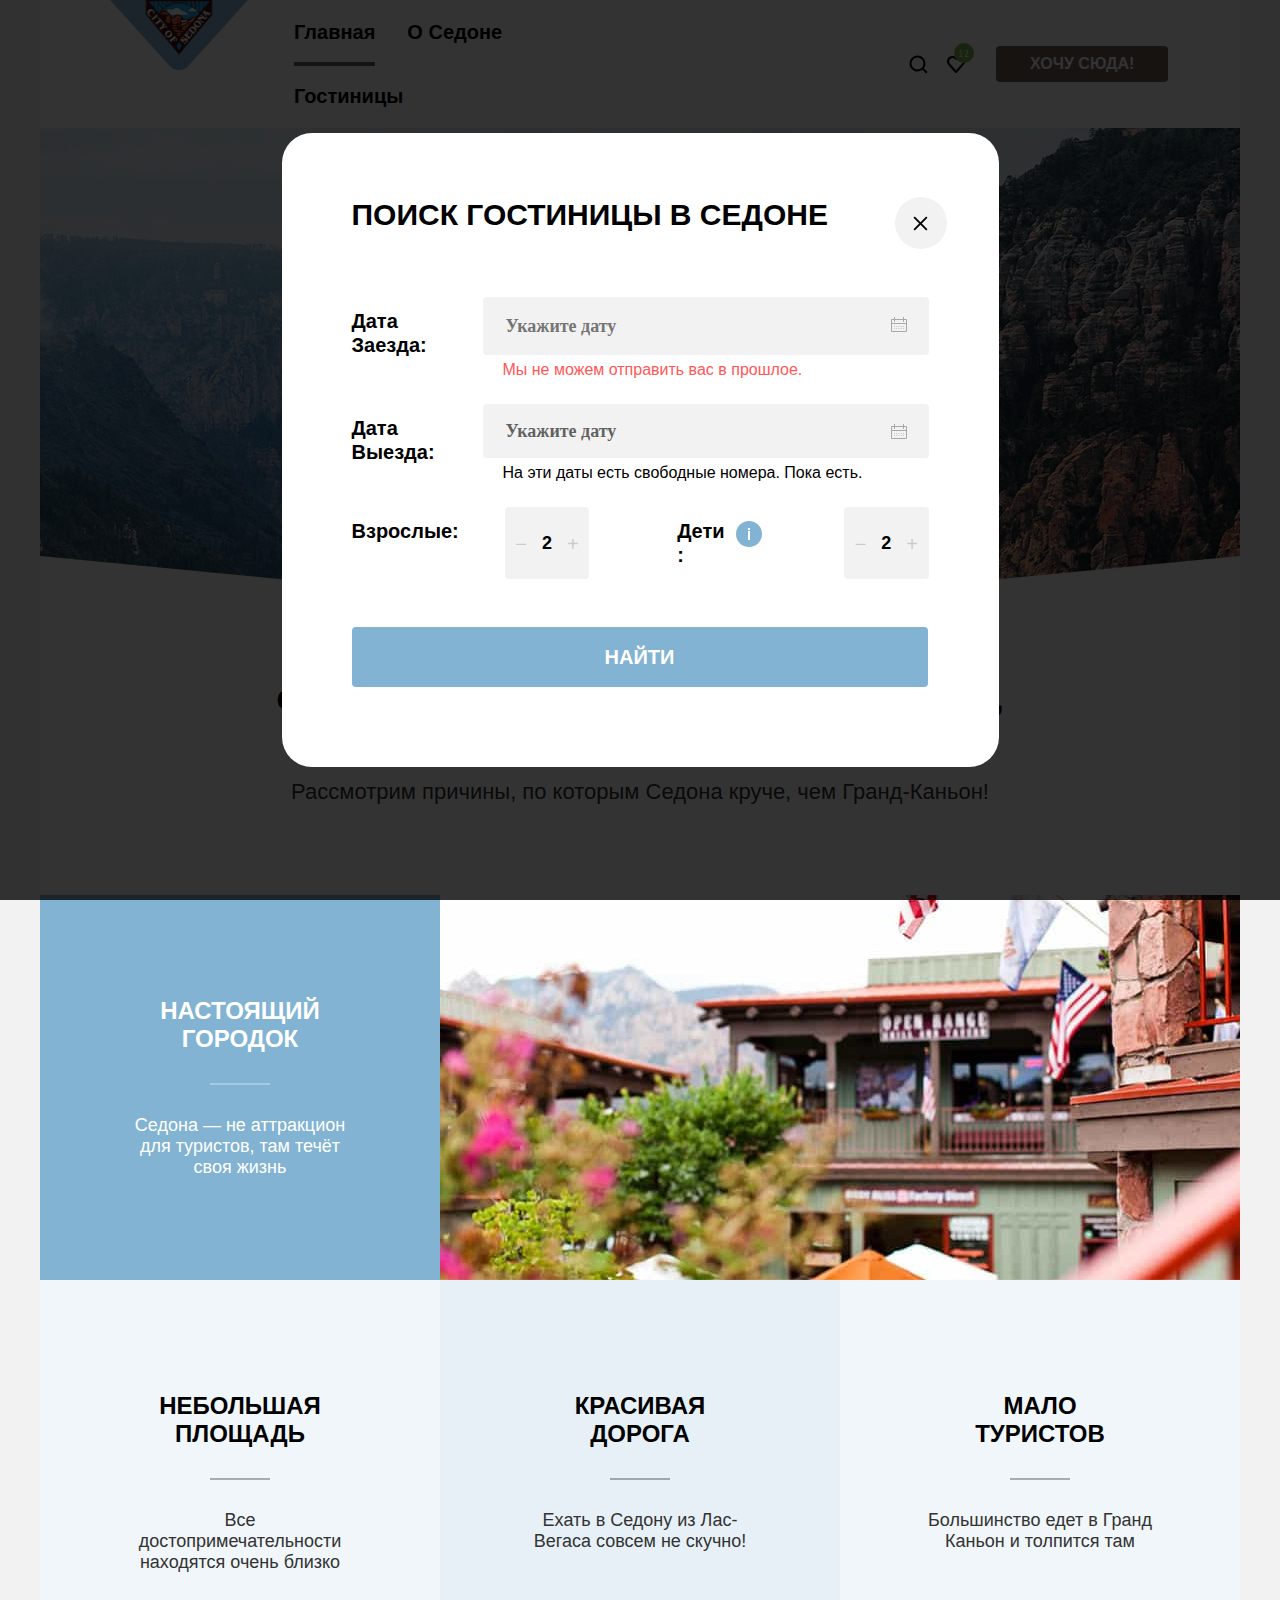
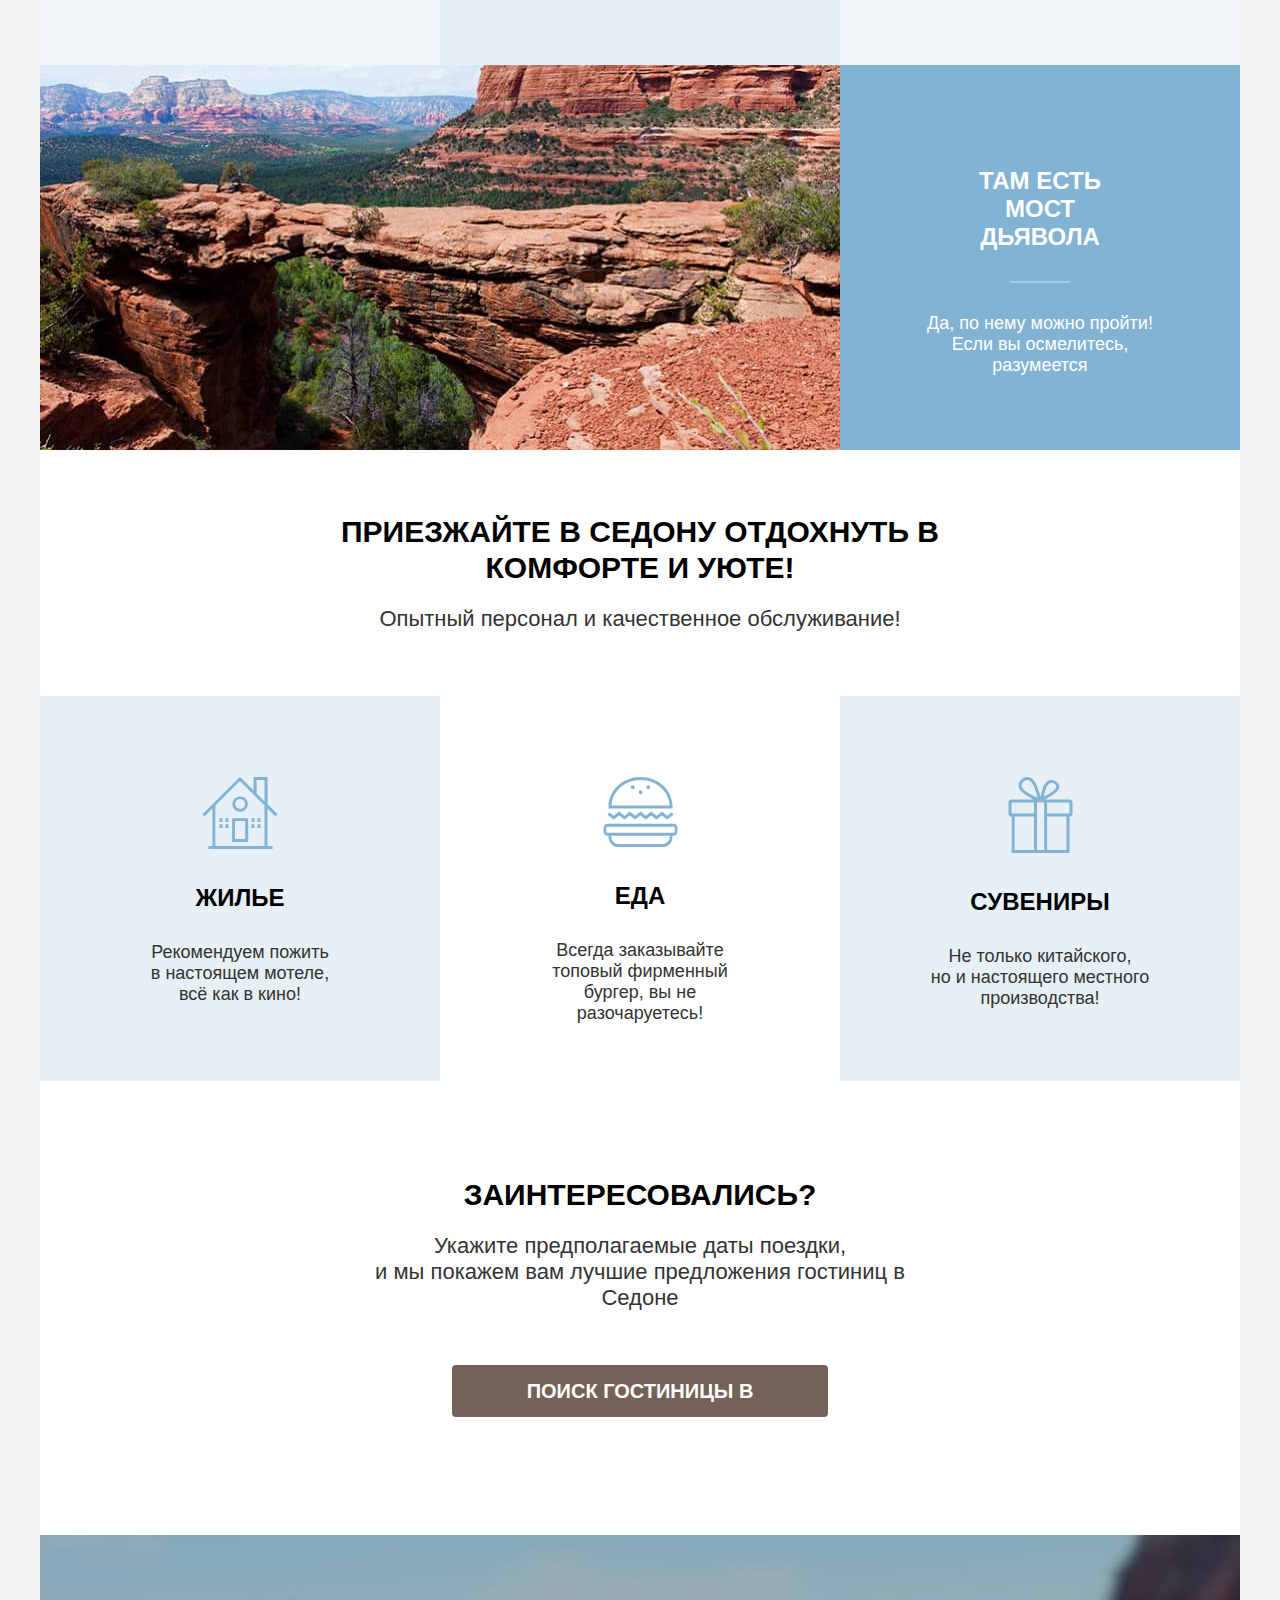
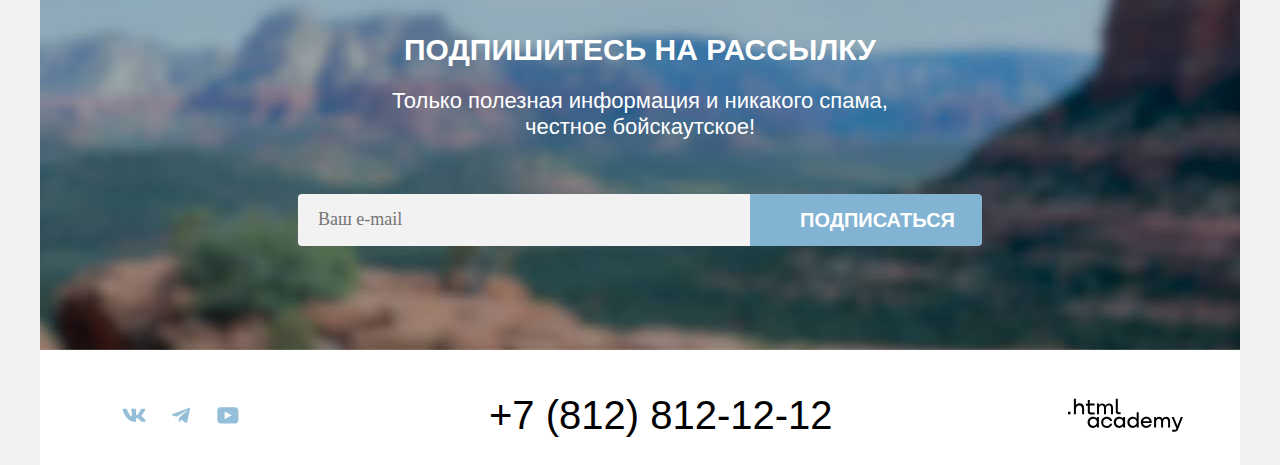
==== commit 15babea5: "fix:rangeslider n label in modal-window" ====
--- a/index.html
+++ b/index.html
@@ -407,7 +407,7 @@
                   name="search-in"
                   placeholder="Укажите дату"
                 />
-                <p class="message error">Мы не можем отправить вас в прошлое</p>
+                <p class="message error">Мы не можем отправить вас в прошлое.</p>
               </div>
             </div>
             <div class="field-group">
@@ -422,9 +422,8 @@
                   name="search-out"
                   placeholder="Укажите дату"
                 />
-                <p class="message">
-                  На эти даты есть свободные места. Пока есть.
-                </p>
+
+                <p class="message">На эти даты есть свободные номера. Пока есть.</p>
               </div>
             </div>
             <div class="field-group field-quantity-group">
--- a/styles/style.css
+++ b/styles/style.css
@@ -506,6 +506,7 @@
   background: #f2f2f2;
   border-radius: 4px 0 0 4px;
 }
+
 .field::placeholder {
   font-family: "PT sans";
 }
@@ -670,7 +671,7 @@
   padding: 0;
 }
 .catalog-filter-group:nth-child(2) {
-  margin-right: 130px;
+  margin-right: 150px;
 }
 .select-menu {
   display: flex;
@@ -778,8 +779,11 @@
   font-size: 16px;
   line-height: 21x;
   padding-bottom: 40px;
-}
-
+  display: flex;
+}
+.breadcrumbs-item:nth-child(2) {
+  margin: 0 10px;
+}
 /* Link */
 .breadcrumbs-link {
   color: inherit;
@@ -801,7 +805,7 @@
 }
 .control-container {
   display: flex;
-  padding-bottom: 36px;
+  padding-bottom: 46px;
 }
 .control-container {
   position: relative;
@@ -815,15 +819,16 @@
 
 .control-price-confines-from {
   top: 12px;
-  left: 120px;
+  left: 106px;
 }
 .control-price-confines-to {
   top: 12px;
-  left: 280px;
+  left: 246px;
 }
 .control {
   font-size: 18px;
   line-height: 23px;
+  display: flex;
 }
 
 .control-input {
@@ -832,12 +837,18 @@
   line-height: 24px;
   font-weight: bold;
   background: #f2f2f2;
+  justify-content: center;
+  align-items: center;
 }
 .control-price {
-  width: 143px;
-  height: 48px;
+  width: 117px;
+  height: 42px;
   padding-left: 20px;
-  border: none;
+  outline: none;
+  border: 3px solid transparent;
+}
+.control-price:focus {
+  border: 3px solid rgba(131, 179, 211, 1);
 }
 .control-price-ot {
   font-size: 18px;
@@ -1043,7 +1054,6 @@
 }
 
 .modal-container {
-
   position: fixed;
   top: 0;
   left: 0;
@@ -1055,14 +1065,15 @@
   z-index: 2;
 }
 .modal {
-
   position: relative;
   margin: auto;
   padding: 64px 70px;
   background-color: #ffffff;
   border-radius: 30px;
 }
-
+/* .modal-container-close {
+  display: none;
+} */
 
 .modal-search {
   position: relative;
@@ -1228,7 +1239,7 @@
   margin-right: 18px;
   font-weight: 700;
   padding: 12px 0;
-  width: 113px;
+  width: 120px;
 }
 .child {
   width: 49px;
@@ -1264,7 +1275,9 @@
 
 .search-out {
   margin-right: 11px;
-  width: 119px;
+}
+.message:empty {
+  margin-bottom: 48px;
 }
 .seacrh-form .field-group {
   margin: 0;
